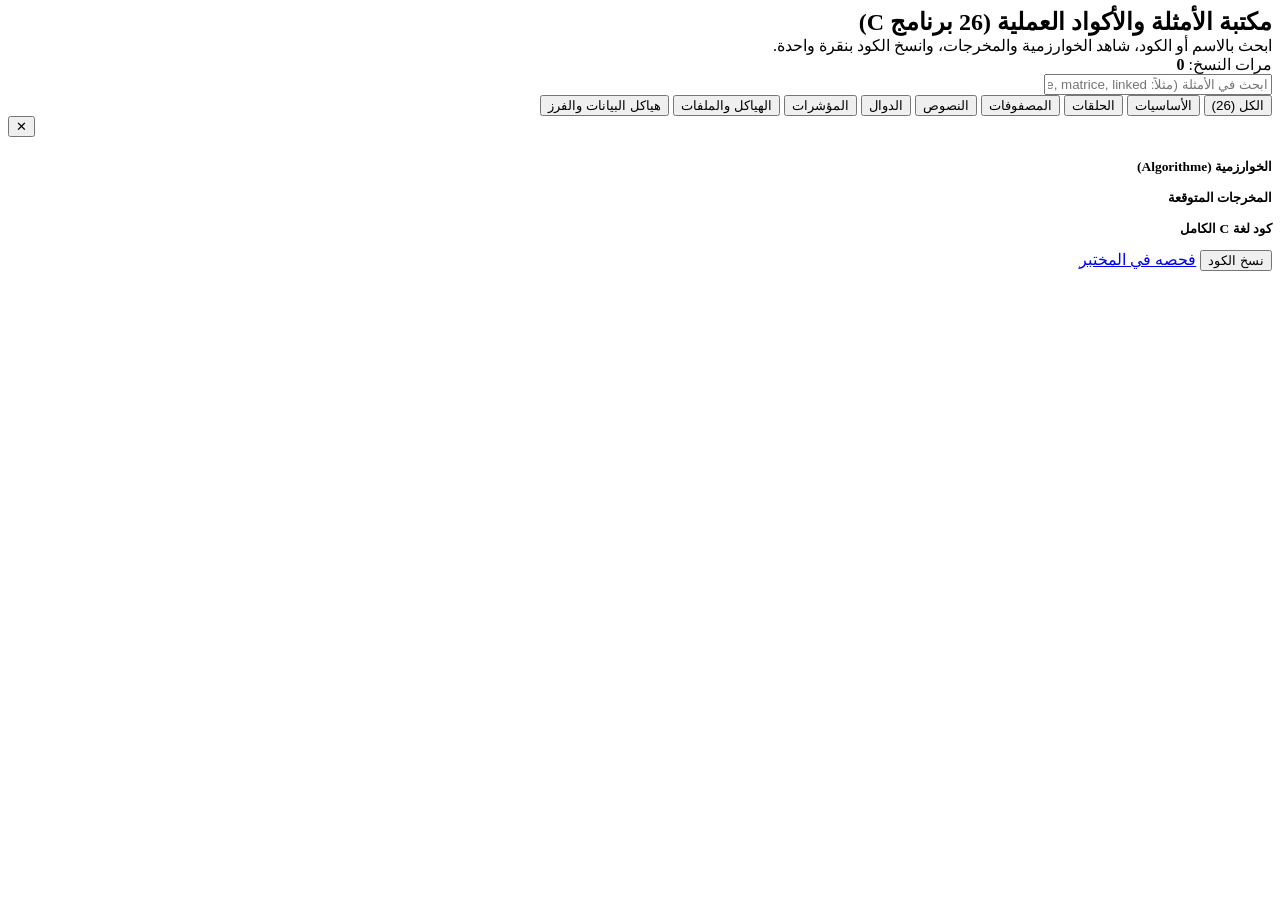
==== amtla.html @ ea34c733 "Add files via upload" ====
<!DOCTYPE html>
<html lang="ar" dir="rtl">
<head>
  <meta charset="UTF-8" />
  <meta name="viewport" content="width=device-width, initial-scale=1.0" />
  <title>مكتبة الأمثلة | Algorithmes &amp; C</title>
  <link rel="icon" type="image/svg+xml" href="favicon.svg" />
  <link rel="preconnect" href="https://fonts.googleapis.com" />
  <link rel="preconnect" href="https://fonts.gstatic.com" crossorigin />
  <link href="https://fonts.googleapis.com/css2?family=IBM+Plex+Sans+Arabic:wght@400;500;600;700&family=JetBrains+Mono:wght@400;500;600&family=Readex+Pro:wght@500;600;700&display=swap" rel="stylesheet" />
  <link rel="stylesheet" href="assets/css/style.css" />
  
</head>
<body>
  <header id="siteHeader"></header>
  <main class="container">
    
<div class="toolbar">
  <div>
    <h2 style="margin:0">مكتبة الأمثلة والأكواد العملية (26 برنامج C)</h2>
    <span class="muted">ابحث بالاسم أو الكود، شاهد الخوارزمية والمخرجات، وانسخ الكود بنقرة واحدة.</span>
  </div>
  <div class="badge badge-sage">مرات النسخ: <strong id="copyCountBadge">0</strong></div>
</div>

<div class="toolbar">
  <input id="exSearch" class="input" style="flex:1;min-width:220px" type="text" placeholder="ابحث في الأمثلة (مثلاً: malloc, tri, palindrome, matrice, linked)..." />
  <div class="pill-group" id="exCats">
    <button class="pill active" data-cat="all">الكل (26)</button>
    <button class="pill" data-cat="basics">الأساسيات</button>
    <button class="pill" data-cat="loops">الحلقات</button>
    <button class="pill" data-cat="arrays">المصفوفات</button>
    <button class="pill" data-cat="strings">النصوص</button>
    <button class="pill" data-cat="functions">الدوال</button>
    <button class="pill" data-cat="pointers">المؤشرات</button>
    <button class="pill" data-cat="structs">الهياكل والملفات</button>
    <button class="pill" data-cat="ds">هياكل البيانات والفرز</button>
  </div>
</div>

<div id="exGrid" class="grid-2"></div>

<div id="exModal" class="modal-backdrop">
  <div class="modal-card">
    <div style="display:flex;justify-content:space-between;align-items:center;margin-bottom:0.75rem">
      <div><span id="mLvl" class="badge"></span> <span id="mBigO" class="badge badge-sage"></span></div>
      <button id="mClose" class="icon-btn">✕</button>
    </div>
    <h2 id="mTitle"></h2>
    <p id="mDesc" class="muted" style="margin-bottom:1rem"></p>
    <div class="grid-2" style="margin-bottom:0.75rem">
      <div><strong style="font-size:0.84rem;color:var(--sand)">الخوارزمية (Algorithme)</strong><pre id="mAlgo" class="code-block"></pre></div>
      <div><strong style="font-size:0.84rem;color:var(--sage)">المخرجات المتوقعة</strong><pre id="mOut" class="code-block"></pre></div>
    </div>
    <strong style="font-size:0.84rem;color:var(--primary)">كود لغة C الكامل</strong>
    <pre id="mCode" class="code-block"></pre>
    <div class="btn-row">
      <button id="mCopy" class="btn btn-primary btn-sm">نسخ الكود</button>
      <a href="t.html#lab" class="btn btn-soft btn-sm">فحصه في المختبر</a>
    </div>
  </div>
</div>

<script>
  let activeCat = 'all';
  let modalEx = null;

  function renderExamples() {
    const q = (document.getElementById('exSearch').value || '').trim().toLowerCase();
    const list = EXAMPLES_DATA.filter(e => {
      if (activeCat !== 'all' && e.cat !== activeCat) return false;
      if (!q) return true;
      return (e.title + ' ' + e.desc + ' ' + e.code + ' ' + e.algo).toLowerCase().includes(q);
    });
    const grid = document.getElementById('exGrid');
    if (!list.length) {
      grid.innerHTML = `<div class="card" style="grid-column:1/-1;text-align:center">لا توجد أمثلة مطابقة لبحثك.</div>`;
      return;
    }
    grid.innerHTML = list.map(e => `
      <div class="card card-hover" style="display:flex;flex-direction:column;gap:0.5rem">
        <div style="display:flex;justify-content:space-between;align-items:center">
          <span class="badge">${e.lvl}</span>
          <span class="badge badge-sage" style="font-family:'IBM Plex Mono',monospace">${e.bigO}</span>
        </div>
        <h3>${e.title}</h3>
        <p class="muted" style="font-size:0.86rem">${e.desc}</p>
        <pre class="code-block" style="max-height:130px;overflow:hidden">${highlightC(e.code.split('\n').slice(0, 6).join('\n'))}</pre>
        <div class="btn-row" style="margin-top:auto">
          <button class="btn btn-primary btn-sm" data-view="${e.id}">عرض الكود والخوارزمية</button>
          <button class="btn btn-soft btn-sm" data-cp="${e.id}">نسخ</button>
        </div>
      </div>`).join('');

    grid.querySelectorAll('[data-view]').forEach(b => b.addEventListener('click', () => {
      modalEx = EXAMPLES_DATA.find(x => x.id === b.dataset.view);
      if (!modalEx) return;
      document.getElementById('mLvl').textContent = modalEx.lvl;
      document.getElementById('mBigO').textContent = `التعقيد: ${modalEx.bigO}`;
      document.getElementById('mTitle').textContent = modalEx.title;
      document.getElementById('mDesc').textContent = modalEx.desc;
      document.getElementById('mAlgo').textContent = modalEx.algo;
      document.getElementById('mOut').textContent = modalEx.out;
      document.getElementById('mCode').innerHTML = highlightC(modalEx.code);
      document.getElementById('exModal').classList.add('open');
    }));
    grid.querySelectorAll('[data-cp]').forEach(b => b.addEventListener('click', () => {
      const ex = EXAMPLES_DATA.find(x => x.id === b.dataset.cp);
      if (ex) copyCodeText(ex.code);
    }));
  }

  document.addEventListener('DOMContentLoaded', () => {
    document.getElementById('copyCountBadge').textContent = window.appState.copyCount;
    document.getElementById('exSearch').addEventListener('input', renderExamples);
    document.querySelectorAll('#exCats .pill').forEach(p => p.addEventListener('click', () => {
      activeCat = p.dataset.cat;
      document.querySelectorAll('#exCats .pill').forEach(x => x.classList.toggle('active', x === p));
      renderExamples();
    }));
    document.getElementById('mClose').addEventListener('click', () => document.getElementById('exModal').classList.remove('open'));
    document.getElementById('exModal').addEventListener('click', (e) => { if (e.target.id === 'exModal') e.target.classList.remove('open'); });
    document.getElementById('mCopy').addEventListener('click', () => { if (modalEx) copyCodeText(modalEx.code); });
    renderExamples();
  });
</script>

  </main>
  <footer id="siteFooter"></footer>
  <script src="assets/js/core.js"></script>
  <script src="assets/js/examples-data.js"></script>
  <script>
    renderSharedChrome('amtla.html');
  </script>
</body>
</html>
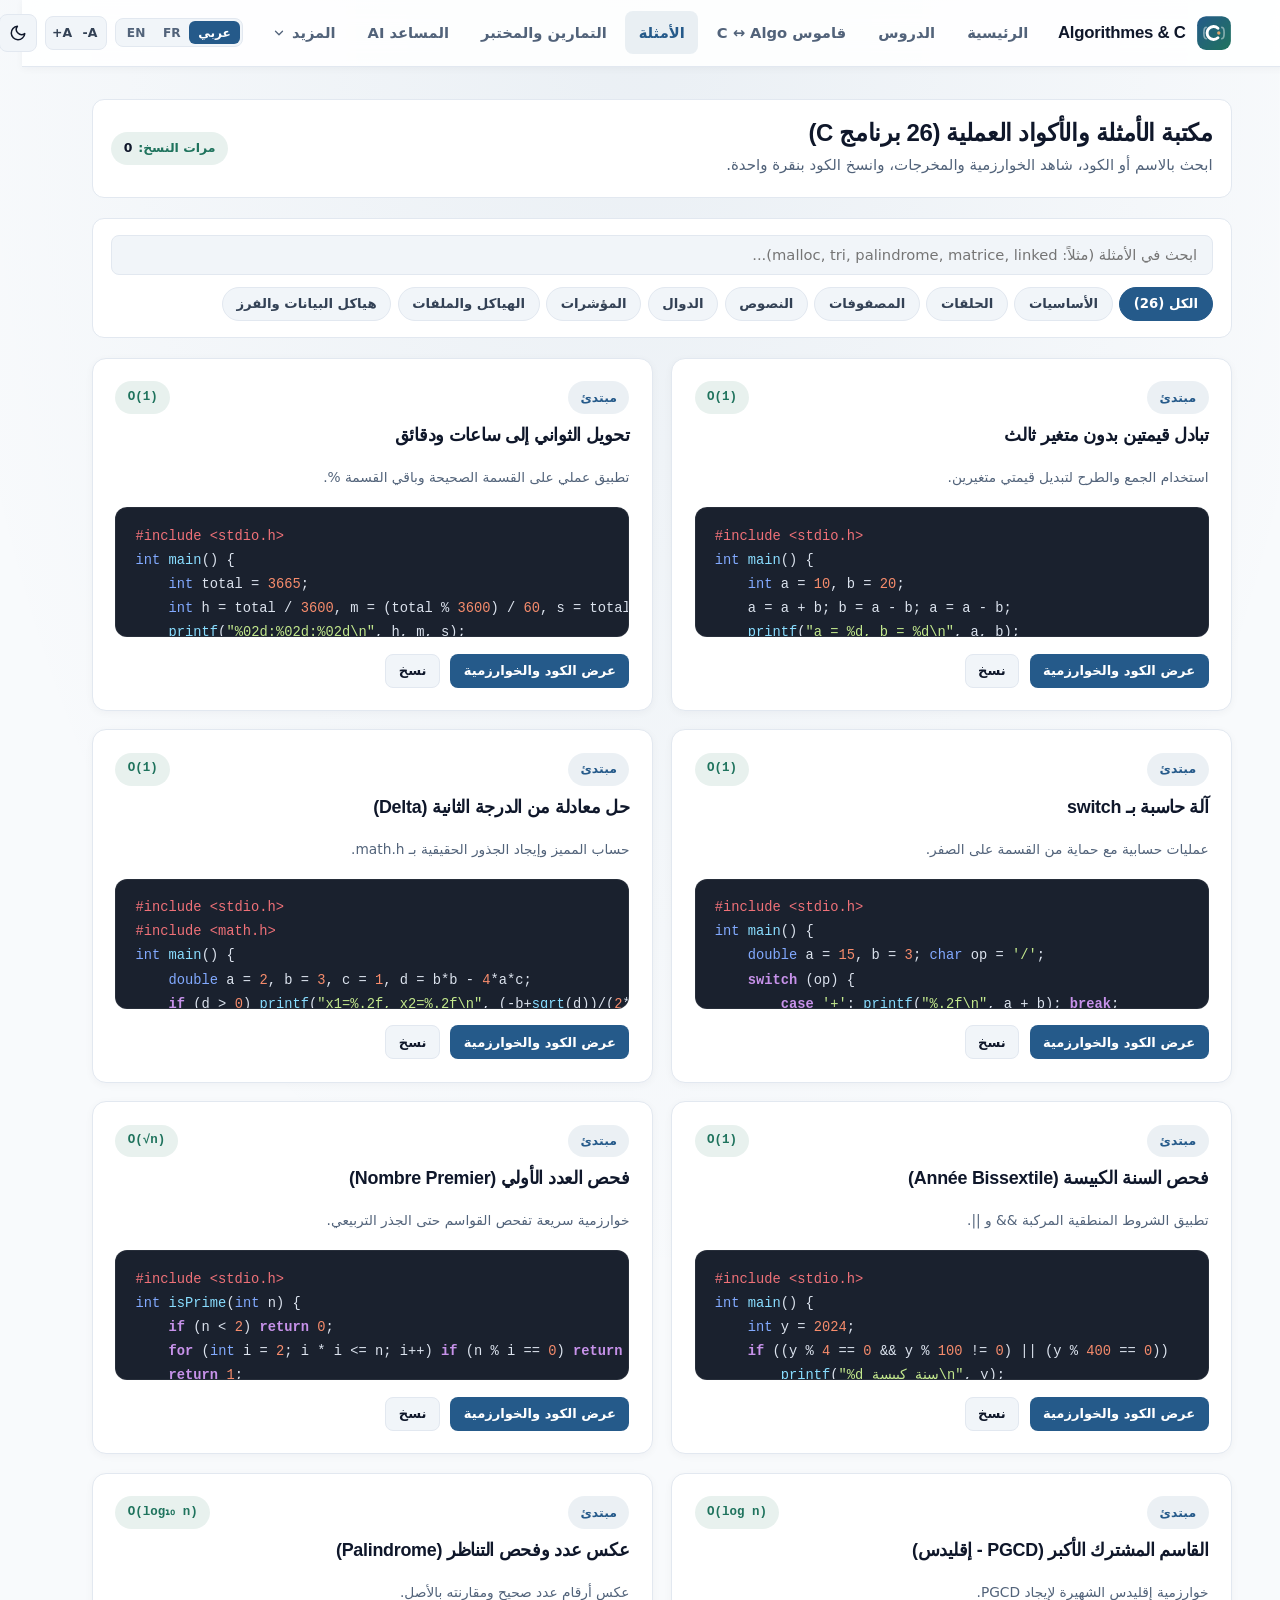
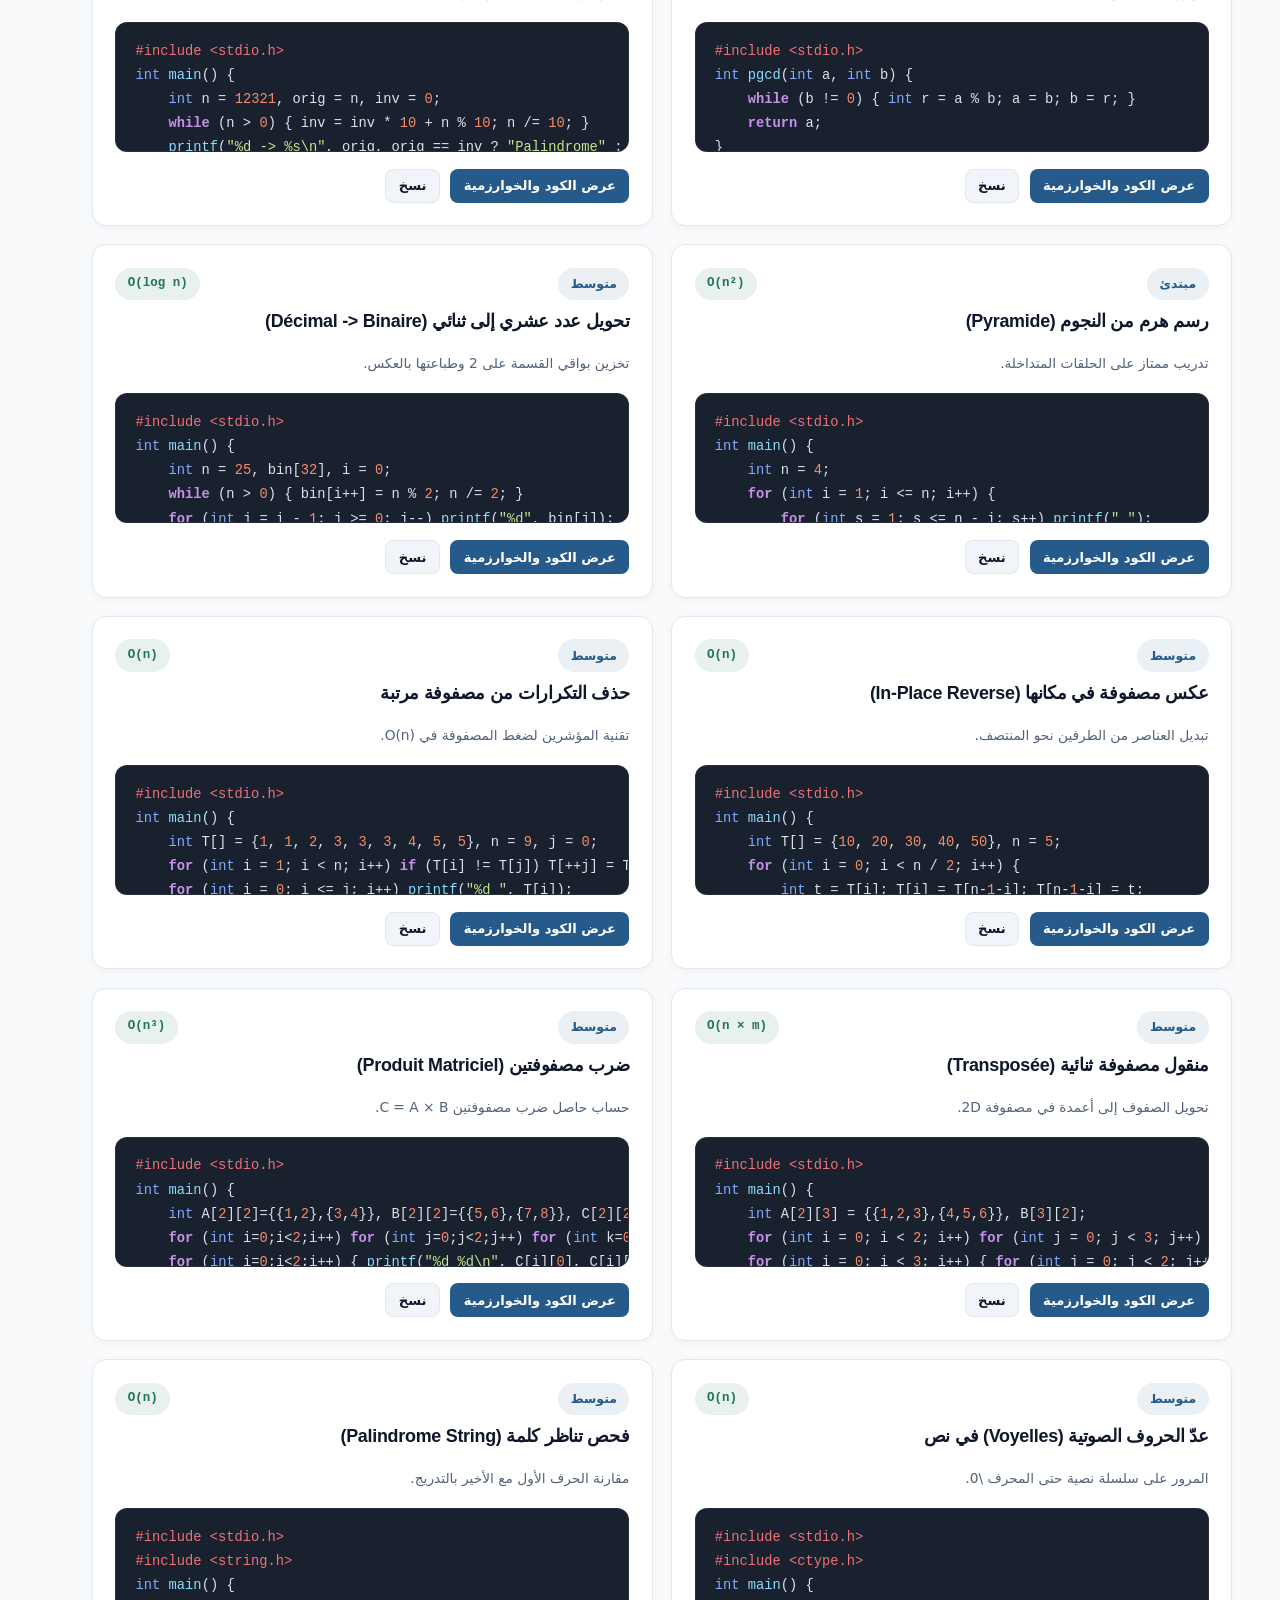
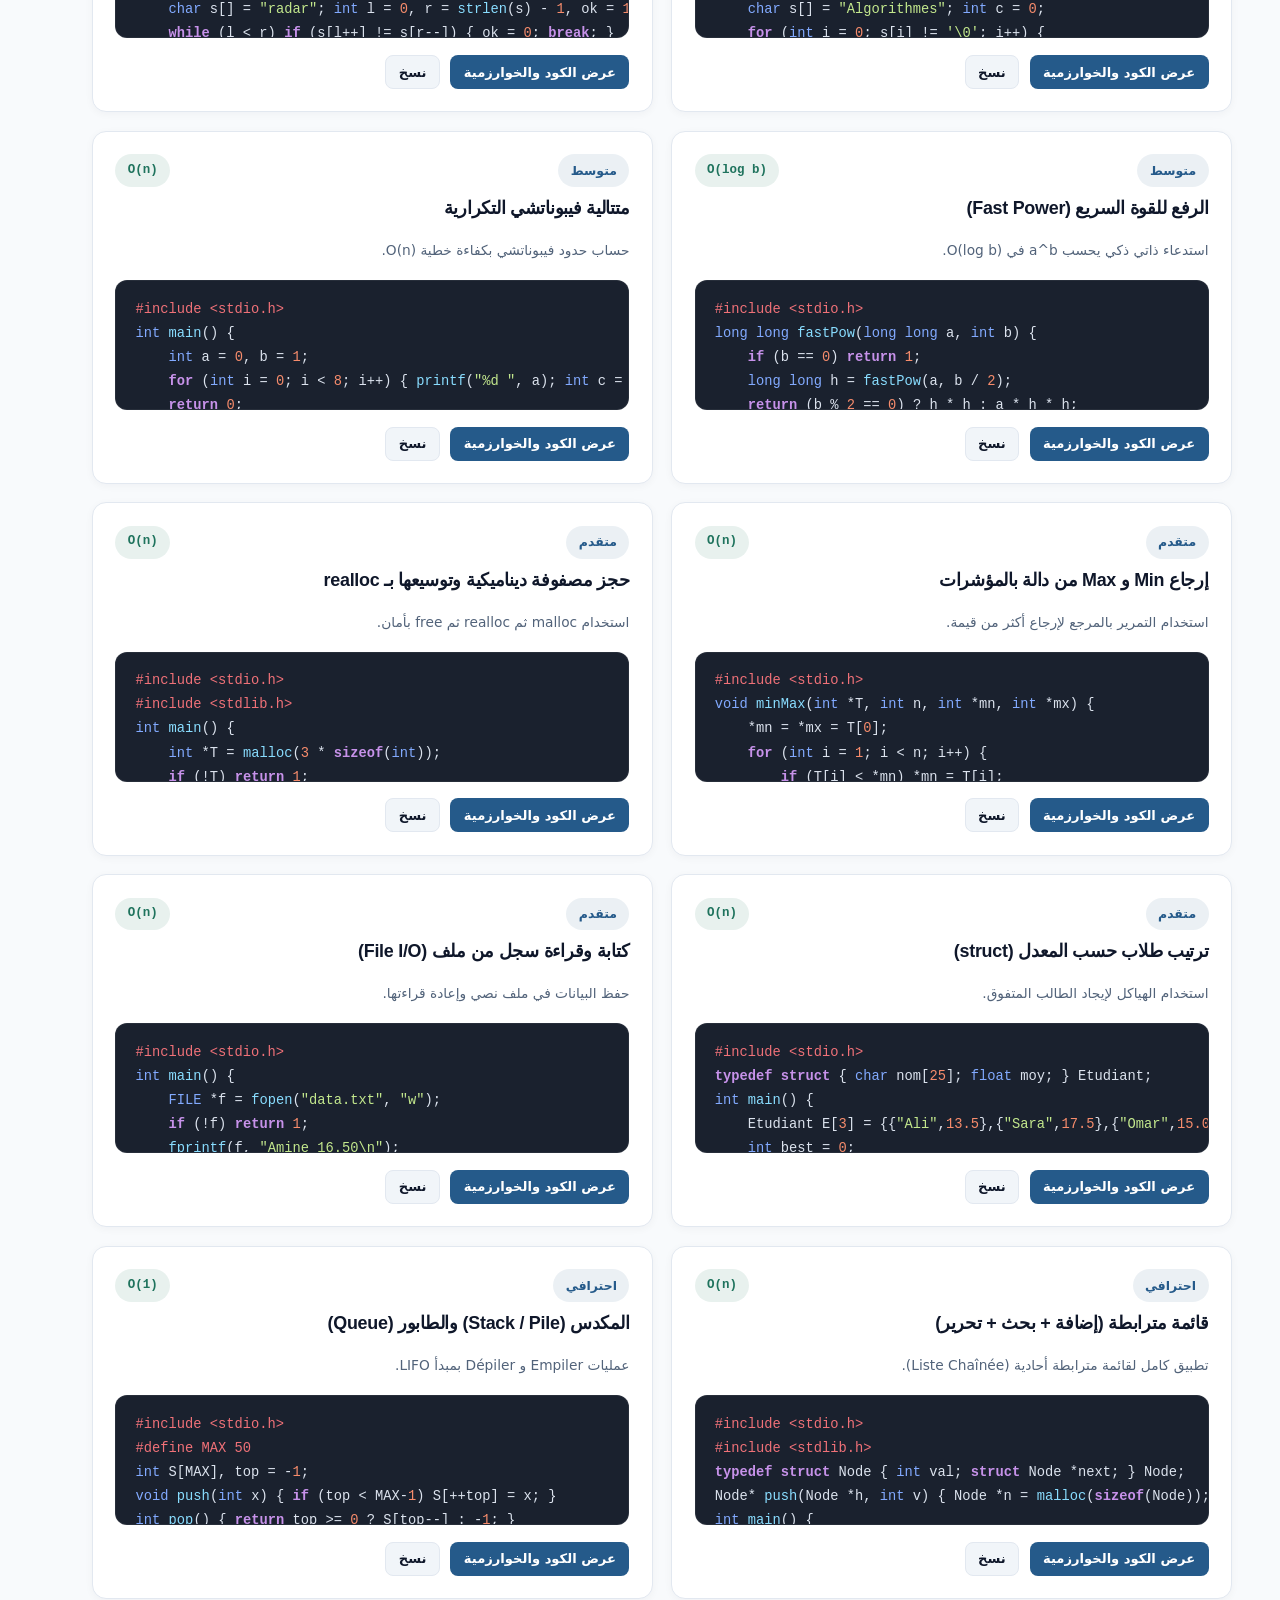
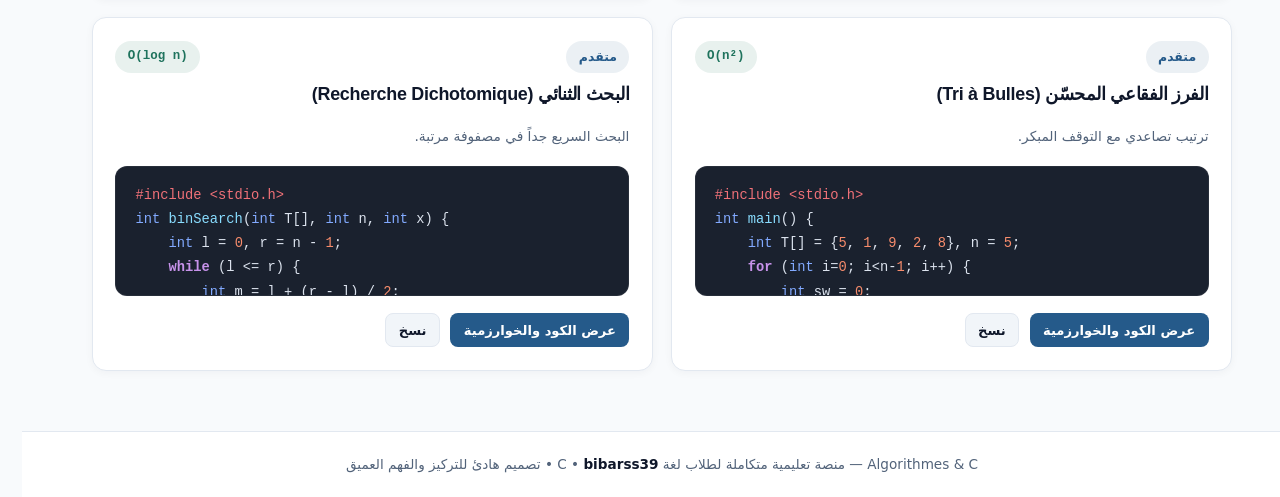
==== commit 2141e65d: "Add files via upload" ====
--- a/amtla.html
+++ b/amtla.html
@@ -4,11 +4,11 @@
   <meta charset="UTF-8" />
   <meta name="viewport" content="width=device-width, initial-scale=1.0" />
   <title>مكتبة الأمثلة | Algorithmes &amp; C</title>
-  <link rel="icon" type="image/svg+xml" href="favicon.svg" />
+  <link rel="icon" type="image/svg+xml" href="./favicon.svg" />
   <link rel="preconnect" href="https://fonts.googleapis.com" />
   <link rel="preconnect" href="https://fonts.gstatic.com" crossorigin />
   <link href="https://fonts.googleapis.com/css2?family=IBM+Plex+Sans+Arabic:wght@400;500;600;700&family=JetBrains+Mono:wght@400;500;600&family=Readex+Pro:wght@500;600;700&display=swap" rel="stylesheet" />
-  <link rel="stylesheet" href="assets/css/style.css" />
+  <link rel="stylesheet" href="./style.css" />
   
 </head>
 <body>
@@ -127,8 +127,8 @@
 
   </main>
   <footer id="siteFooter"></footer>
-  <script src="assets/js/core.js"></script>
-  <script src="assets/js/examples-data.js"></script>
+  <script src="./core.js"></script>
+  <script src="./examples-data.js"></script>
   <script>
     renderSharedChrome('amtla.html');
   </script>
--- a/style.css
+++ b/style.css
@@ -0,0 +1,897 @@
+/* Design System Master Tokens — Calm Editorial Learning (UI/UX Pro Max) */
+:root {
+  --bg: #f8fafc;
+  --surface: #ffffff;
+  --surface-soft: #f1f5f9;
+  --surface-hover: #e8eef5;
+  --border: #e2e8f0;
+  --border-strong: #cbd5e1;
+
+  --text: #0f172a;
+  --text-secondary: #334155;
+  --text-muted: #52637a;
+
+  --primary: #255a8a;
+  --primary-hover: #1d4970;
+  --primary-soft: rgba(37, 90, 138, 0.09);
+
+  --sage: #1f735d;
+  --sage-soft: rgba(31, 115, 93, 0.10);
+
+  --sand: #a35d22;
+  --sand-soft: rgba(163, 93, 34, 0.10);
+
+  --rose: #b03a48;
+  --rose-soft: rgba(176, 58, 72, 0.09);
+
+  --code-bg: #1a212e;
+  --code-text: #dce3ee;
+
+  --shadow-sm: 0 2px 8px rgba(15, 23, 42, 0.04);
+  --shadow-md: 0 10px 28px -12px rgba(15, 23, 42, 0.09);
+  --radius-sm: 8px;
+  --radius-md: 12px;
+  --radius-lg: 18px;
+  --space-container: 1180px;
+}
+
+html.dark {
+  --bg: #131922;
+  --surface: #1b2330;
+  --surface-soft: #232d3d;
+  --surface-hover: #2b374a;
+  --border: #2e3a4d;
+  --border-strong: #3d4d66;
+
+  --text: #eef2f7;
+  --text-secondary: #cbd5e1;
+  --text-muted: #94a3b8;
+
+  --primary: #7ba8d9;
+  --primary-hover: #96bce6;
+  --primary-soft: rgba(123, 168, 217, 0.14);
+
+  --sage: #6ec4a7;
+  --sage-soft: rgba(110, 196, 167, 0.14);
+
+  --sand: #dfa56b;
+  --sand-soft: rgba(223, 165, 107, 0.14);
+
+  --rose: #e0828d;
+  --rose-soft: rgba(224, 130, 141, 0.14);
+
+  --code-bg: #0f141c;
+  --code-text: #dce3ee;
+
+  --shadow-sm: 0 2px 8px rgba(0, 0, 0, 0.25);
+  --shadow-md: 0 12px 30px -12px rgba(0, 0, 0, 0.45);
+}
+
+* { box-sizing: border-box; margin: 0; padding: 0; }
+
+html { scroll-behavior: smooth; }
+
+@media (prefers-reduced-motion: reduce) {
+  *, *::before, *::after {
+    animation-duration: 0.01ms !important;
+    transition-duration: 0.01ms !important;
+    scroll-behavior: auto !important;
+  }
+}
+
+body {
+  font-family: 'Tajawal', 'Cairo', system-ui, -apple-system, sans-serif;
+  background: var(--bg);
+  color: var(--text);
+  line-height: 1.75;
+  min-height: 100vh;
+  display: flex;
+  flex-direction: column;
+  -webkit-font-smoothing: antialiased;
+}
+
+a { color: inherit; text-decoration: none; }
+
+button, a, input, select, textarea, summary {
+  cursor: pointer;
+}
+input, textarea { cursor: text; }
+
+:focus-visible {
+  outline: 2px solid var(--primary);
+  outline-offset: 2px;
+}
+
+/* Header & Simplified Navigation */
+.site-header {
+  position: sticky;
+  top: 0;
+  z-index: 50;
+  background: var(--surface);
+  border-bottom: 1px solid var(--border);
+  box-shadow: var(--shadow-sm);
+}
+
+.nav-wrap {
+  max-width: var(--space-container);
+  margin: 0 auto;
+  padding: 0.7rem 1.25rem;
+  display: flex;
+  align-items: center;
+  justify-content: space-between;
+  gap: 1rem;
+}
+
+.brand {
+  display: flex;
+  align-items: center;
+  gap: 0.65rem;
+  font-weight: 800;
+  font-size: 1.05rem;
+  white-space: nowrap;
+}
+
+.brand-mark {
+  width: 36px;
+  height: 36px;
+  border-radius: 10px;
+  background: var(--primary);
+  color: #fff;
+  display: inline-flex;
+  align-items: center;
+  justify-content: center;
+  font-family: 'IBM Plex Mono', monospace;
+  font-weight: 700;
+  font-size: 1.05rem;
+}
+
+.nav-links {
+  display: flex;
+  align-items: center;
+  gap: 0.3rem;
+}
+
+.nav-link {
+  padding: 0.48rem 0.85rem;
+  border-radius: var(--radius-sm);
+  font-size: 0.92rem;
+  font-weight: 700;
+  color: var(--text-muted);
+  transition: background 0.18s, color 0.18s;
+  white-space: nowrap;
+  display: inline-flex;
+  align-items: center;
+  gap: 0.35rem;
+}
+
+.nav-link:hover {
+  background: var(--surface-soft);
+  color: var(--text);
+}
+
+.nav-link.active {
+  background: var(--primary-soft);
+  color: var(--primary);
+}
+
+/* More Dropdown */
+.nav-dropdown { position: relative; }
+
+.dropdown-menu {
+  display: none;
+  position: absolute;
+  top: calc(100% + 6px);
+  inset-inline-start: 0;
+  min-width: 210px;
+  background: var(--surface);
+  border: 1px solid var(--border);
+  border-radius: var(--radius-md);
+  padding: 0.4rem;
+  box-shadow: var(--shadow-md);
+  z-index: 60;
+}
+
+.nav-dropdown.open .dropdown-menu { display: flex; flex-direction: column; gap: 2px; }
+
+.dropdown-item {
+  padding: 0.55rem 0.8rem;
+  border-radius: var(--radius-sm);
+  font-size: 0.88rem;
+  font-weight: 600;
+  color: var(--text-secondary);
+  transition: background 0.15s, color 0.15s;
+}
+
+.dropdown-item:hover, .dropdown-item.active {
+  background: var(--primary-soft);
+  color: var(--primary);
+}
+
+.nav-actions {
+  display: flex;
+  align-items: center;
+  gap: 0.5rem;
+}
+
+.lang-switch {
+  display: inline-flex;
+  background: var(--surface-soft);
+  border: 1px solid var(--border);
+  border-radius: var(--radius-sm);
+  padding: 2px;
+}
+
+.lang-btn {
+  border: none;
+  background: transparent;
+  color: var(--text-muted);
+  padding: 0.28rem 0.55rem;
+  border-radius: 6px;
+  font-size: 0.76rem;
+  font-weight: 700;
+  font-family: inherit;
+}
+
+.lang-btn.active { background: var(--primary); color: #fff; }
+
+.icon-btn {
+  border: 1px solid var(--border);
+  background: var(--surface-soft);
+  color: var(--text);
+  width: 38px;
+  height: 38px;
+  border-radius: var(--radius-sm);
+  display: inline-flex;
+  align-items: center;
+  justify-content: center;
+  transition: border-color 0.18s, background 0.18s;
+}
+
+.icon-btn:hover { border-color: var(--primary); background: var(--surface-hover); }
+.mobile-toggle { display: none; }
+
+/* Main Container */
+.container {
+  max-width: var(--space-container);
+  width: 100%;
+  margin: 0 auto;
+  padding: 2rem 1.25rem 3.75rem;
+  flex: 1;
+}
+
+.prose { max-width: 72ch; }
+
+/* Hero */
+.hero {
+  background: var(--surface);
+  border: 1px solid var(--border);
+  border-radius: var(--radius-lg);
+  padding: 2.25rem;
+  box-shadow: var(--shadow-md);
+  display: grid;
+  grid-template-columns: 1.5fr 1fr;
+  gap: 2rem;
+  align-items: center;
+  margin-bottom: 2rem;
+}
+
+.badge {
+  display: inline-flex;
+  align-items: center;
+  gap: 0.35rem;
+  padding: 0.28rem 0.78rem;
+  border-radius: 999px;
+  font-size: 0.78rem;
+  font-weight: 700;
+  background: var(--primary-soft);
+  color: var(--primary);
+}
+.badge-sage { background: var(--sage-soft); color: var(--sage); }
+.badge-sand { background: var(--sand-soft); color: var(--sand); }
+.badge-rose { background: var(--rose-soft); color: var(--rose); }
+
+h1 { font-size: 2rem; font-weight: 800; line-height: 1.35; margin: 0.65rem 0; }
+h2 { font-size: 1.4rem; font-weight: 800; margin-bottom: 0.65rem; }
+h3 { font-size: 1.08rem; font-weight: 700; margin-bottom: 0.45rem; }
+.muted { color: var(--text-muted); font-size: 0.94rem; }
+
+/* Buttons */
+.btn-row { display: flex; flex-wrap: wrap; gap: 0.65rem; margin-top: 1.15rem; }
+
+.btn {
+  display: inline-flex;
+  align-items: center;
+  justify-content: center;
+  gap: 0.45rem;
+  min-height: 40px;
+  padding: 0.55rem 1.15rem;
+  border-radius: var(--radius-sm);
+  font-size: 0.9rem;
+  font-weight: 700;
+  font-family: inherit;
+  border: 1px solid transparent;
+  transition: background 0.18s, border-color 0.18s, color 0.18s;
+}
+
+.btn-primary { background: var(--primary); color: #fff; }
+.btn-primary:hover { background: var(--primary-hover); }
+.btn-sage { background: var(--sage); color: #fff; }
+.btn-sage:hover { filter: brightness(1.06); }
+.btn-soft { background: var(--surface-soft); color: var(--text); border-color: var(--border); }
+.btn-soft:hover { border-color: var(--primary); color: var(--primary); }
+.btn-sm { min-height: 34px; padding: 0.35rem 0.78rem; font-size: 0.82rem; }
+
+/* Grids & Cards */
+.grid-2 { display: grid; grid-template-columns: repeat(2, minmax(0, 1fr)); gap: 1.15rem; }
+.grid-3 { display: grid; grid-template-columns: repeat(3, minmax(0, 1fr)); gap: 1.15rem; }
+
+.card {
+  background: var(--surface);
+  border: 1px solid var(--border);
+  border-radius: var(--radius-md);
+  padding: 1.4rem;
+  box-shadow: var(--shadow-sm);
+  transition: border-color 0.18s, box-shadow 0.18s;
+}
+
+.card-hover:hover {
+  border-color: var(--primary);
+  box-shadow: var(--shadow-md);
+}
+
+.stat-box {
+  background: var(--surface-soft);
+  border: 1px solid var(--border);
+  border-radius: var(--radius-md);
+  padding: 1rem;
+  text-align: center;
+}
+
+.stat-val {
+  font-family: 'IBM Plex Mono', monospace;
+  font-size: 1.55rem;
+  font-weight: 700;
+  color: var(--primary);
+}
+.stat-lbl { font-size: 0.82rem; color: var(--text-muted); margin-top: 0.2rem; }
+
+/* Code Blocks */
+pre.code-block, textarea.code-editor {
+  background: var(--code-bg);
+  color: var(--code-text);
+  font-family: 'IBM Plex Mono', ui-monospace, monospace;
+  font-size: 0.85rem;
+  line-height: 1.7;
+  padding: 1rem 1.15rem;
+  border-radius: var(--radius-md);
+  overflow-x: auto;
+  direction: ltr;
+  text-align: left;
+  border: 1px solid rgba(255, 255, 255, 0.06);
+  width: 100%;
+  margin: 0.55rem 0;
+}
+
+textarea.code-editor { resize: vertical; }
+
+.tok-kw { color: #c792ea; font-weight: 600; }
+.tok-type { color: #82aaff; }
+.tok-str { color: #c3e88d; }
+.tok-num { color: #f78c6c; }
+.tok-cmt { color: #717cb4; font-style: italic; }
+.tok-pre { color: #f07178; }
+.tok-fn { color: #89ddff; }
+
+/* Toolbar, Inputs & Pills */
+.toolbar {
+  background: var(--surface);
+  border: 1px solid var(--border);
+  border-radius: var(--radius-md);
+  padding: 1rem 1.15rem;
+  display: flex;
+  flex-wrap: wrap;
+  gap: 0.75rem;
+  align-items: center;
+  justify-content: space-between;
+  margin-bottom: 1.25rem;
+}
+
+.input, .select {
+  background: var(--surface-soft);
+  border: 1px solid var(--border);
+  color: var(--text);
+  min-height: 40px;
+  padding: 0.5rem 0.9rem;
+  border-radius: var(--radius-sm);
+  font-family: inherit;
+  font-size: 0.92rem;
+}
+
+.pill-group { display: flex; flex-wrap: wrap; gap: 0.4rem; }
+
+.pill {
+  min-height: 34px;
+  padding: 0.35rem 0.85rem;
+  border-radius: 999px;
+  border: 1px solid var(--border);
+  background: var(--surface-soft);
+  color: var(--text-secondary);
+  font-size: 0.83rem;
+  font-weight: 700;
+  font-family: inherit;
+  transition: all 0.15s;
+}
+
+.pill.active, .pill:hover {
+  background: var(--primary);
+  border-color: var(--primary);
+  color: #fff;
+}
+
+/* Lesson Reading Layout */
+.split-layout {
+  display: grid;
+  grid-template-columns: 300px 1fr;
+  gap: 1.35rem;
+  align-items: start;
+}
+
+.list-stack { display: flex; flex-direction: column; gap: 0.5rem; }
+
+.list-item {
+  width: 100%;
+  text-align: start;
+  padding: 0.85rem 1rem;
+  border-radius: var(--radius-md);
+  border: 1px solid var(--border);
+  background: var(--surface);
+  color: var(--text);
+  font-family: inherit;
+  transition: border-color 0.15s, background 0.15s;
+}
+.list-item:hover { border-color: var(--primary); }
+.list-item.active { border-color: var(--primary); background: var(--primary-soft); }
+
+/* Lesson Pedagogical Boxes */
+.analogy-box {
+  background: var(--sage-soft);
+  border: 1px solid rgba(31, 115, 93, 0.25);
+  border-radius: var(--radius-md);
+  padding: 1rem 1.15rem;
+  margin: 0.75rem 0;
+}
+
+.line-explain-list {
+  list-style: none;
+  display: flex;
+  flex-direction: column;
+  gap: 0.55rem;
+  margin-top: 0.75rem;
+}
+
+.line-explain-item {
+  background: var(--surface-soft);
+  border: 1px solid var(--border);
+  border-radius: var(--radius-sm);
+  padding: 0.65rem 0.9rem;
+  display: flex;
+  gap: 0.75rem;
+  align-items: baseline;
+  font-size: 0.9rem;
+}
+
+.line-code-chip {
+  font-family: 'IBM Plex Mono', monospace;
+  font-size: 0.8rem;
+  background: var(--code-bg);
+  color: #89ddff;
+  padding: 0.18rem 0.5rem;
+  border-radius: 6px;
+  direction: ltr;
+  white-space: nowrap;
+  flex-shrink: 0;
+}
+
+.mistake-grid {
+  display: grid;
+  grid-template-columns: 1fr 1fr;
+  gap: 0.75rem;
+  margin-bottom: 0.75rem;
+}
+
+.callout {
+  padding: 0.9rem 1.05rem;
+  border-radius: var(--radius-sm);
+  font-size: 0.9rem;
+  border: 1px solid var(--border);
+  background: var(--surface-soft);
+  margin: 0.5rem 0;
+}
+.callout-warn { background: var(--rose-soft); border-color: rgba(176, 58, 72, 0.25); }
+.callout-ok { background: var(--sage-soft); border-color: rgba(31, 115, 93, 0.25); }
+.callout-info { background: var(--primary-soft); border-color: rgba(37, 90, 138, 0.25); }
+
+/* Keywords C <-> Algo Cards */
+.kw-header {
+  display: flex;
+  align-items: center;
+  justify-content: space-between;
+  gap: 0.75rem;
+  flex-wrap: wrap;
+  padding-bottom: 0.75rem;
+  margin-bottom: 0.75rem;
+  border-bottom: 1px solid var(--border);
+}
+
+.kw-c-tag {
+  font-family: 'IBM Plex Mono', monospace;
+  font-size: 1.08rem;
+  font-weight: 700;
+  padding: 0.28rem 0.75rem;
+  border-radius: var(--radius-sm);
+  background: var(--code-bg);
+  color: #89ddff;
+  direction: ltr;
+}
+
+.kw-algo-tag {
+  font-family: 'IBM Plex Mono', monospace;
+  font-size: 0.92rem;
+  font-weight: 700;
+  padding: 0.28rem 0.75rem;
+  border-radius: var(--radius-sm);
+  background: var(--sand-soft);
+  color: var(--sand);
+  direction: ltr;
+}
+
+/* Tables */
+table.clean-table { width: 100%; border-collapse: collapse; font-size: 0.9rem; }
+table.clean-table th, table.clean-table td {
+  padding: 0.7rem 0.85rem;
+  border-bottom: 1px solid var(--border);
+  text-align: start;
+}
+table.clean-table th { background: var(--surface-soft); color: var(--primary); font-weight: 700; }
+
+/* Chat UI */
+.chat-box {
+  background: var(--surface);
+  border: 1px solid var(--border);
+  border-radius: var(--radius-lg);
+  display: flex;
+  flex-direction: column;
+  height: 64vh;
+  min-height: 440px;
+  overflow: hidden;
+  box-shadow: var(--shadow-sm);
+}
+.chat-messages { flex: 1; overflow-y: auto; padding: 1.25rem; display: flex; flex-direction: column; gap: 0.9rem; }
+.msg { max-width: 88%; padding: 0.85rem 1.05rem; border-radius: 14px; font-size: 0.92rem; line-height: 1.7; }
+.msg-user { align-self: flex-end; background: var(--primary); color: #fff; white-space: pre-wrap; }
+.msg-bot { align-self: flex-start; background: var(--surface-soft); border: 1px solid var(--border); color: var(--text); }
+.chat-input-bar { display: flex; gap: 0.6rem; padding: 0.85rem; border-top: 1px solid var(--border); background: var(--surface); }
+.chat-input-bar textarea { flex: 1; background: var(--surface-soft); border: 1px solid var(--border); border-radius: var(--radius-sm); padding: 0.65rem 0.9rem; color: var(--text); font-family: inherit; font-size: 0.92rem; resize: none; }
+
+/* Modal */
+.modal-backdrop { position: fixed; inset: 0; background: rgba(15, 23, 42, 0.55); backdrop-filter: blur(3px); display: none; align-items: center; justify-content: center; padding: 1rem; z-index: 70; }
+.modal-backdrop.open { display: flex; }
+.modal-card { background: var(--surface); border: 1px solid var(--border); border-radius: var(--radius-lg); max-width: 840px; width: 100%; max-height: 90vh; overflow-y: auto; padding: 1.5rem; box-shadow: 0 20px 50px rgba(0, 0, 0, 0.22); }
+
+/* Visualizer */
+.line-active { background: rgba(123, 168, 217, 0.25); border-left: 3px solid #7ba8d9; padding-left: 6px; }
+.mem-cell { border: 1px solid var(--border); background: var(--surface-soft); border-radius: var(--radius-sm); padding: 0.85rem; font-family: 'IBM Plex Mono', monospace; font-size: 0.84rem; }
+.mem-cell.changed { border-color: var(--primary); background: var(--primary-soft); }
+
+/* Toast & Footer */
+.toast-container { position: fixed; bottom: 1.25rem; left: 1.25rem; z-index: 90; display: flex; flex-direction: column; gap: 0.5rem; }
+.toast { background: var(--surface); border: 1px solid var(--primary); color: var(--text); padding: 0.65rem 1rem; border-radius: var(--radius-sm); font-size: 0.86rem; font-weight: 700; box-shadow: var(--shadow-md); }
+.site-footer { border-top: 1px solid var(--border); background: var(--surface); padding: 1.25rem; text-align: center; font-size: 0.85rem; color: var(--text-muted); }
+
+/* Responsive */
+@media (max-width: 960px) {
+  .hero, .split-layout, .mistake-grid { grid-template-columns: 1fr; }
+  .grid-3 { grid-template-columns: repeat(2, minmax(0, 1fr)); }
+  .nav-links {
+    display: none;
+    position: absolute;
+    top: 100%;
+    left: 0; right: 0;
+    background: var(--surface);
+    border-bottom: 1px solid var(--border);
+    padding: 0.75rem 1.25rem;
+    flex-direction: column;
+    align-items: stretch;
+  }
+  .nav-links.open { display: flex; }
+  .dropdown-menu { position: static; box-shadow: none; border: none; padding-inline-start: 1rem; }
+  .mobile-toggle { display: inline-flex; }
+}
+@media (max-width: 640px) {
+  .grid-2, .grid-3 { grid-template-columns: 1fr; }
+  .hero { padding: 1.35rem; }
+  h1 { font-size: 1.55rem; }
+  .line-explain-item { flex-direction: column; gap: 0.35rem; }
+}
+
+
+/* =========================================================
+   Typography & Reading Polish Upgrade (IBM Plex Sans Arabic + Cairo + JetBrains Mono)
+   ========================================================= */
+body {
+  font-family: 'IBM Plex Sans Arabic', 'Tajawal', system-ui, -apple-system, sans-serif;
+  font-size: 16px;
+  line-height: 1.85;
+  text-rendering: optimizeLegibility;
+}
+
+h1, h2, h3, .brand {
+  font-family: 'Cairo', 'IBM Plex Sans Arabic', sans-serif;
+  letter-spacing: -0.01em;
+}
+
+h1 {
+  font-size: clamp(1.65rem, 2.6vw, 2.2rem);
+  font-weight: 800;
+  line-height: 1.38;
+  color: var(--text);
+}
+
+h2 {
+  font-size: clamp(1.28rem, 2vw, 1.52rem);
+  font-weight: 800;
+  line-height: 1.45;
+  color: var(--text);
+}
+
+h3 {
+  font-size: 1.12rem;
+  font-weight: 700;
+  line-height: 1.5;
+}
+
+p, li {
+  color: var(--text-secondary);
+}
+
+strong {
+  color: var(--text);
+  font-weight: 700;
+}
+
+/* Crisp Inline Code Chips inside Arabic Prose */
+:not(pre) > code {
+  font-family: 'JetBrains Mono', 'IBM Plex Mono', monospace;
+  font-size: 0.85em;
+  font-weight: 600;
+  background: var(--primary-soft);
+  color: var(--primary);
+  padding: 0.1rem 0.42rem;
+  border-radius: 6px;
+  direction: ltr;
+  display: inline-block;
+  vertical-align: baseline;
+}
+
+pre.code-block, textarea.code-editor {
+  font-family: 'JetBrains Mono', 'IBM Plex Mono', ui-monospace, monospace;
+  font-size: 0.86rem;
+  line-height: 1.75;
+  padding: 1.05rem 1.2rem;
+  border-radius: 12px;
+}
+
+/* Example Switcher Tabs inside Keyword Cards */
+.ex-tabs {
+  display: inline-flex;
+  gap: 0.25rem;
+  background: var(--surface-soft);
+  border: 1px solid var(--border);
+  border-radius: 8px;
+  padding: 2px;
+}
+
+.ex-tab-btn {
+  border: none;
+  background: transparent;
+  color: var(--text-muted);
+  padding: 0.28rem 0.65rem;
+  border-radius: 6px;
+  font-family: inherit;
+  font-size: 0.78rem;
+  font-weight: 700;
+  transition: background 0.15s, color 0.15s;
+}
+
+.ex-tab-btn.active {
+  background: var(--primary);
+  color: #fff;
+}
+
+.kw-card-title-row {
+  display: flex;
+  align-items: center;
+  justify-content: space-between;
+  gap: 0.5rem;
+  flex-wrap: wrap;
+}
+
+
+/* =========================================================
+   V4 Aesthetic & Typography Elevation (Calm Editorial Studio)
+   ========================================================= */
+html {
+  font-size: var(--user-font-size, 16px);
+}
+
+body {
+  font-family: 'IBM Plex Sans Arabic', 'Readex Pro', system-ui, sans-serif;
+  background-image: radial-gradient(ellipse 80% 35% at 50% 0%, rgba(37, 90, 138, 0.065), transparent 70%);
+  background-repeat: no-repeat;
+  line-height: 1.9;
+}
+
+html.dark body {
+  background-image: radial-gradient(ellipse 80% 35% at 50% 0%, rgba(123, 168, 217, 0.09), transparent 70%);
+}
+
+h1, h2, h3, .brand {
+  font-family: 'Readex Pro', 'IBM Plex Sans Arabic', sans-serif;
+  letter-spacing: -0.015em;
+}
+
+h1 {
+  font-size: clamp(1.7rem, 2.7vw, 2.25rem);
+  font-weight: 700;
+  line-height: 1.4;
+}
+
+h2 {
+  font-size: clamp(1.28rem, 2vw, 1.5rem);
+  font-weight: 700;
+  line-height: 1.45;
+}
+
+.site-header {
+  background: rgba(255, 255, 255, 0.88);
+  backdrop-filter: blur(12px);
+  -webkit-backdrop-filter: blur(12px);
+}
+
+html.dark .site-header {
+  background: rgba(27, 35, 48, 0.88);
+}
+
+.hero {
+  position: relative;
+  overflow: hidden;
+  border-top: 3px solid var(--primary);
+  background: linear-gradient(160deg, var(--surface) 60%, var(--surface-soft) 100%);
+}
+
+.card {
+  border-radius: 14px;
+  transition: transform 0.2s ease, border-color 0.2s ease, box-shadow 0.2s ease;
+}
+
+.card-hover:hover {
+  transform: translateY(-3px);
+  border-color: var(--primary);
+  box-shadow: 0 14px 32px -14px rgba(37, 90, 138, 0.18);
+}
+
+/* Font Size Controls in Header */
+.font-ctrl {
+  display: inline-flex;
+  align-items: center;
+  background: var(--surface-soft);
+  border: 1px solid var(--border);
+  border-radius: var(--radius-sm);
+  padding: 2px;
+}
+
+.font-ctrl button {
+  border: none;
+  background: transparent;
+  color: var(--text-secondary);
+  width: 28px;
+  height: 28px;
+  border-radius: 6px;
+  font-size: 0.78rem;
+  font-weight: 700;
+  font-family: inherit;
+}
+
+.font-ctrl button:hover {
+  background: var(--primary-soft);
+  color: var(--primary);
+}
+
+/* Progress Bar */
+.progress-track {
+  width: 100%;
+  height: 8px;
+  background: var(--surface-soft);
+  border-radius: 999px;
+  overflow: hidden;
+  border: 1px solid var(--border);
+}
+
+.progress-fill {
+  height: 100%;
+  background: linear-gradient(90deg, var(--primary), var(--sage));
+  border-radius: 999px;
+  transition: width 0.35s ease;
+}
+
+/* Editorial Code Frame */
+.code-frame {
+  border-radius: 12px;
+  overflow: hidden;
+  border: 1px solid var(--border);
+  margin: 0.65rem 0;
+  box-shadow: var(--shadow-sm);
+}
+
+.code-frame-bar {
+  background: #141a24;
+  color: #94a3b8;
+  padding: 0.45rem 0.9rem;
+  font-family: 'JetBrains Mono', monospace;
+  font-size: 0.75rem;
+  display: flex;
+  align-items: center;
+  justify-content: space-between;
+  direction: ltr;
+  border-bottom: 1px solid rgba(255, 255, 255, 0.06);
+}
+
+.code-dots {
+  display: inline-flex;
+  gap: 5px;
+}
+
+.code-dots span {
+  width: 9px;
+  height: 9px;
+  border-radius: 50%;
+  background: #3b475c;
+}
+
+.code-frame pre.code-block {
+  margin: 0;
+  border: none;
+  border-radius: 0;
+}
+
+/* Lesson Summary & Goals Box */
+.goals-box {
+  background: var(--primary-soft);
+  border-inline-start: 3px solid var(--primary);
+  border-radius: 10px;
+  padding: 0.95rem 1.15rem;
+  margin-bottom: 1rem;
+}
+
+.summary-30s {
+  background: var(--sand-soft);
+  border: 1px solid rgba(163, 93, 34, 0.25);
+  border-radius: 12px;
+  padding: 0.95rem 1.15rem;
+  margin-top: 1.15rem;
+  font-size: 0.92rem;
+}
+
+.step-num-badge {
+  width: 24px;
+  height: 24px;
+  border-radius: 50%;
+  background: var(--primary);
+  color: #fff;
+  font-size: 0.75rem;
+  font-weight: 700;
+  display: inline-flex;
+  align-items: center;
+  justify-content: center;
+  flex-shrink: 0;
+}
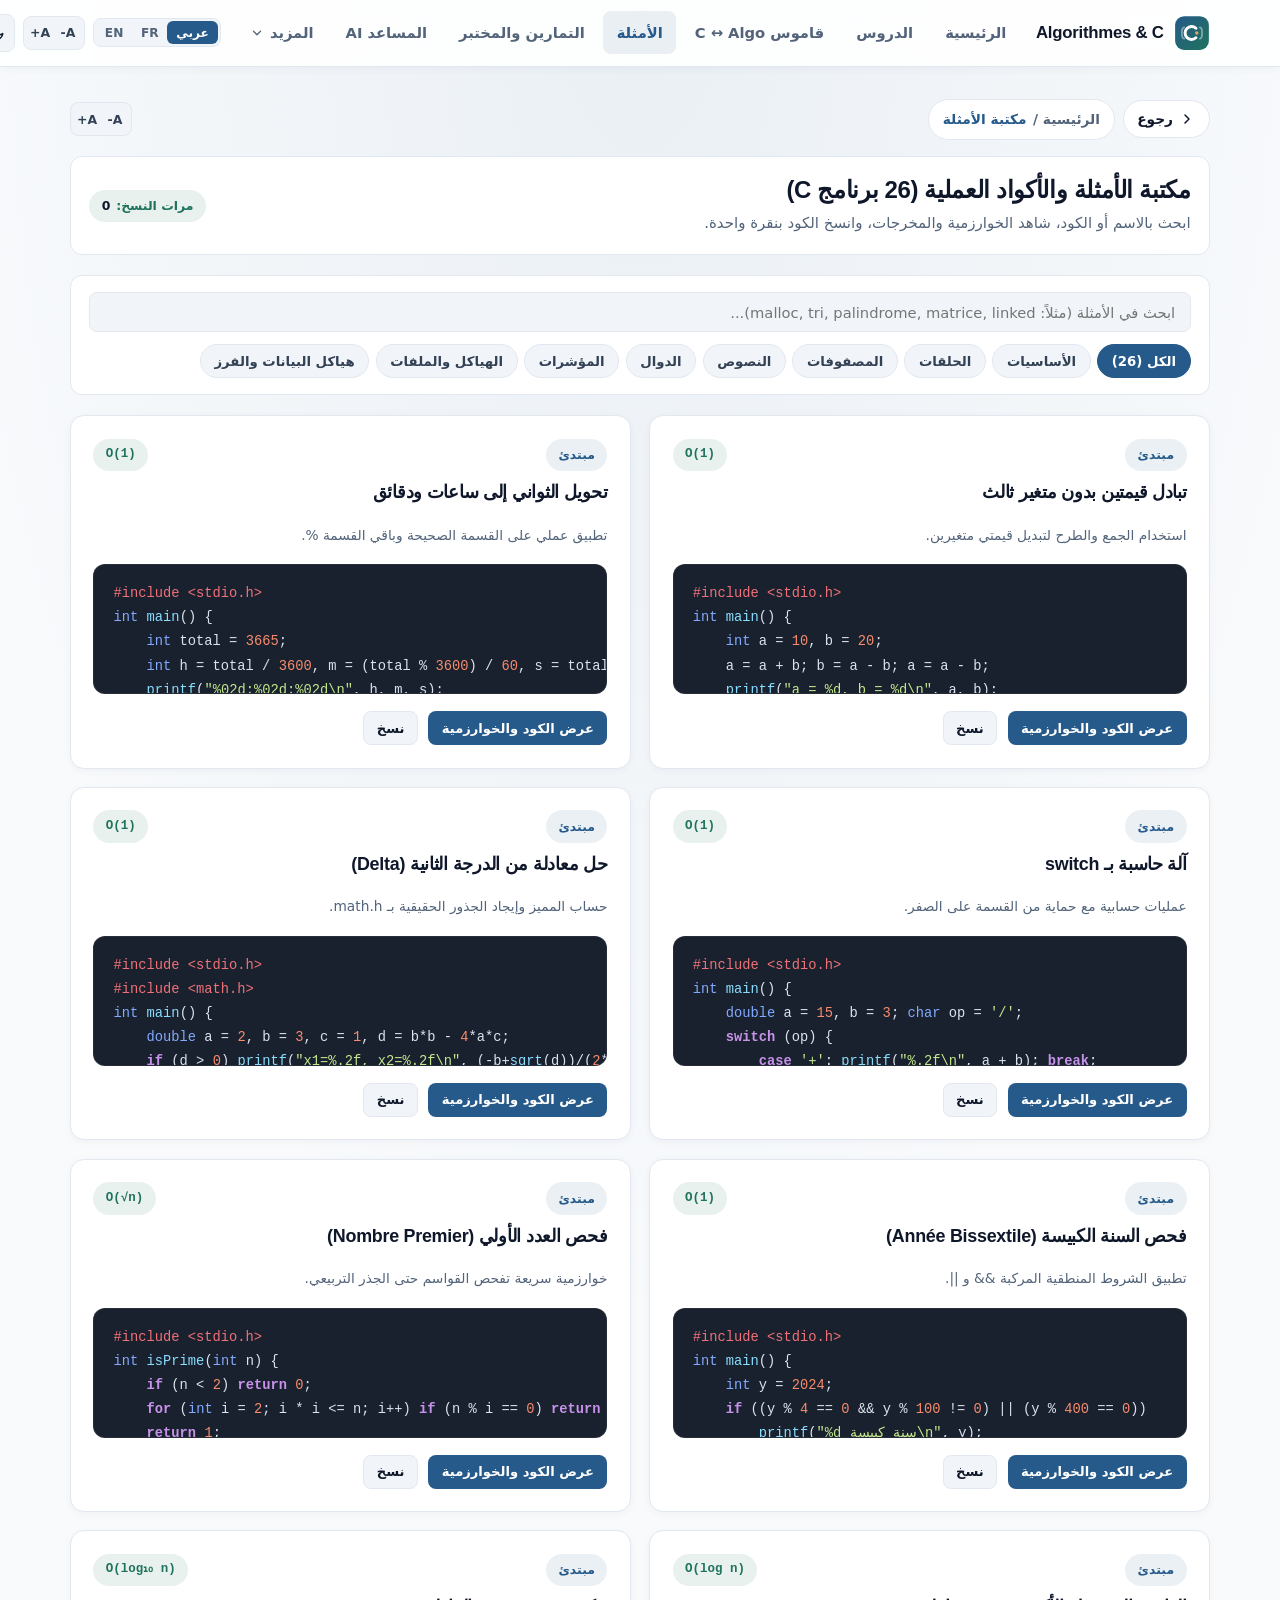
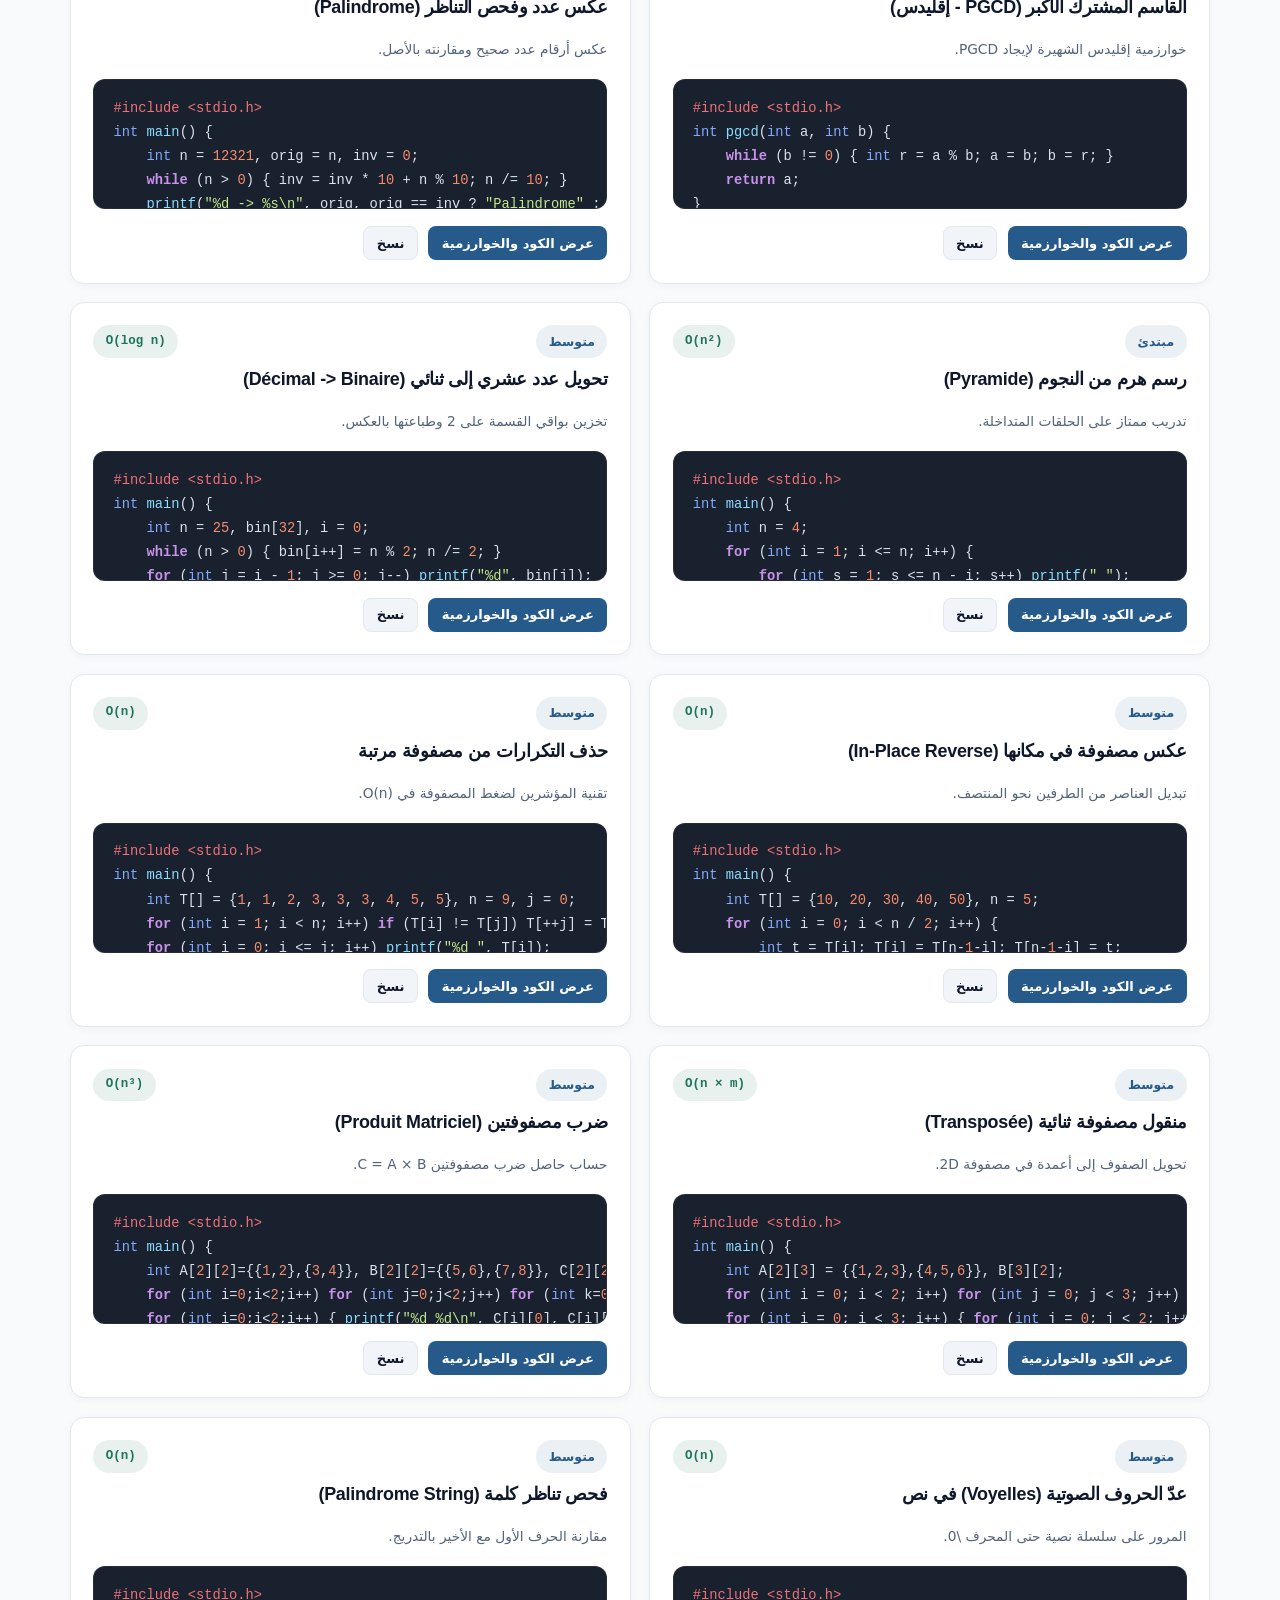
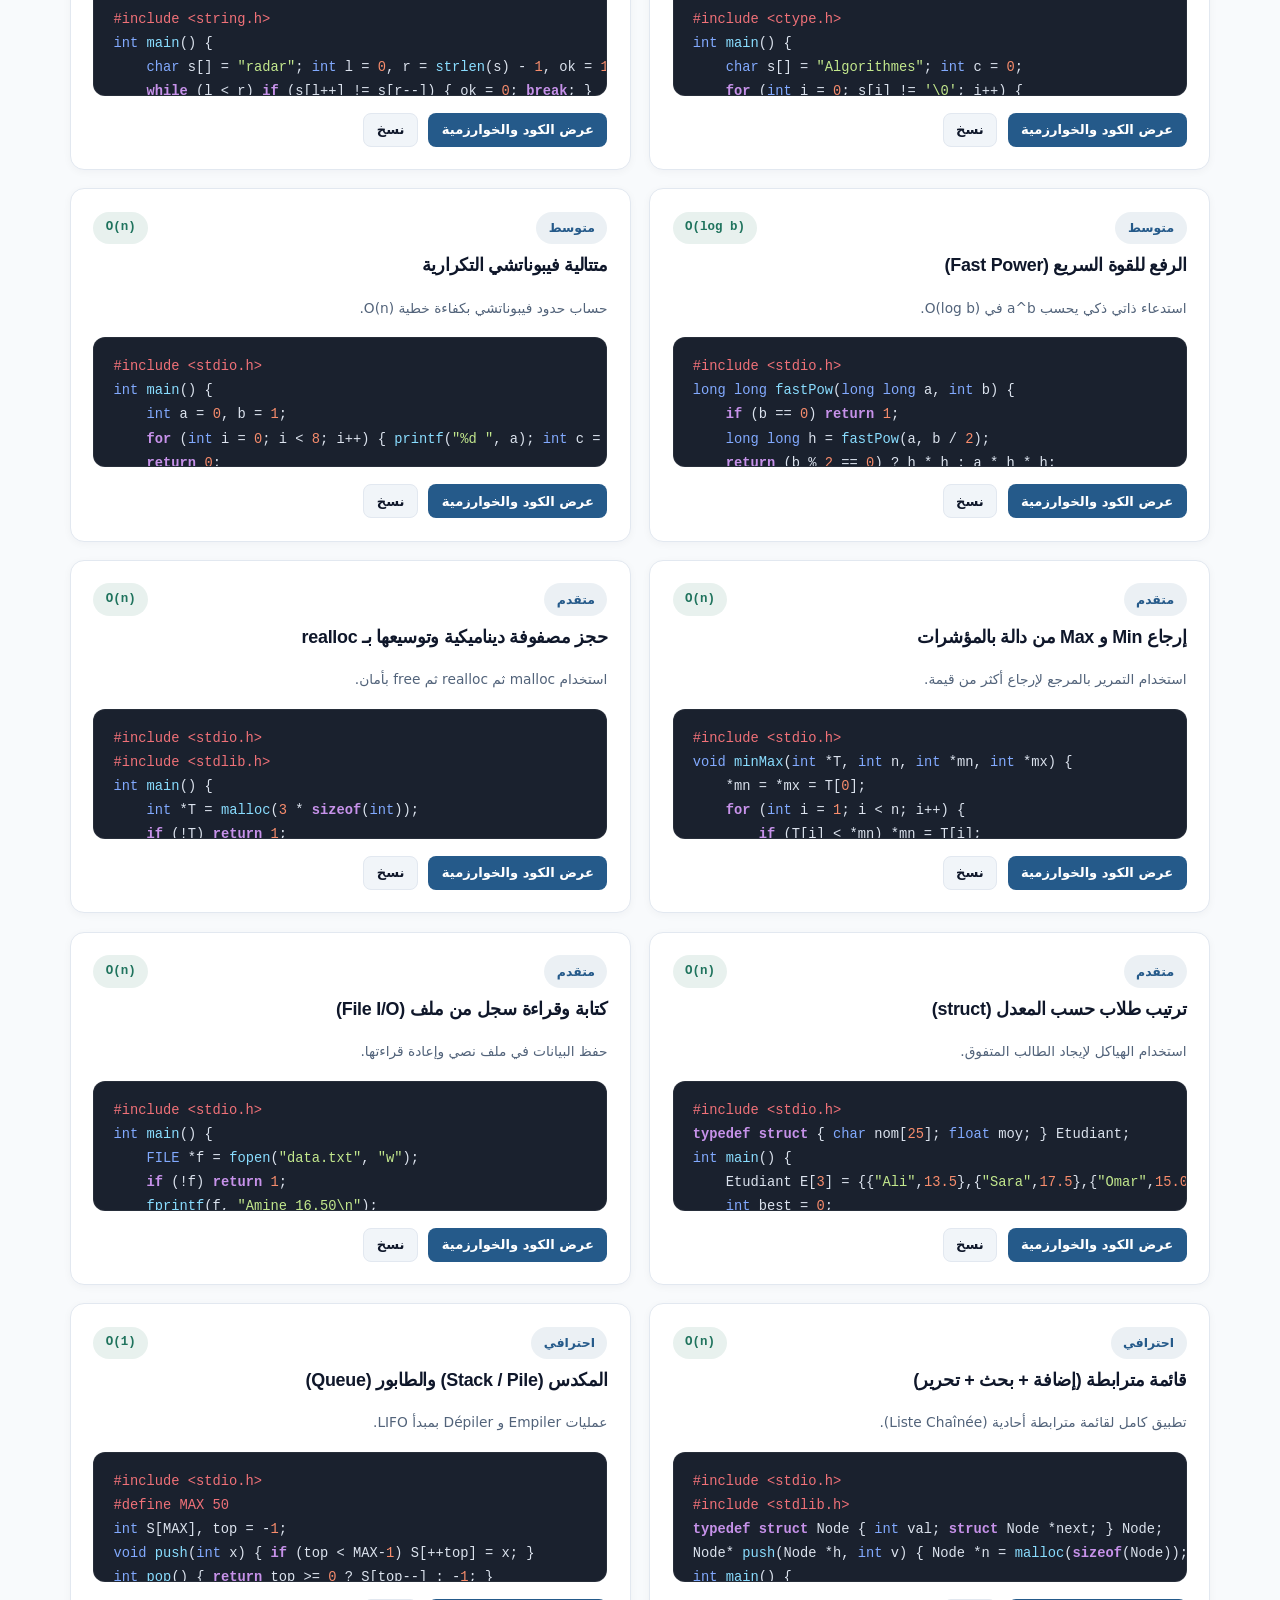
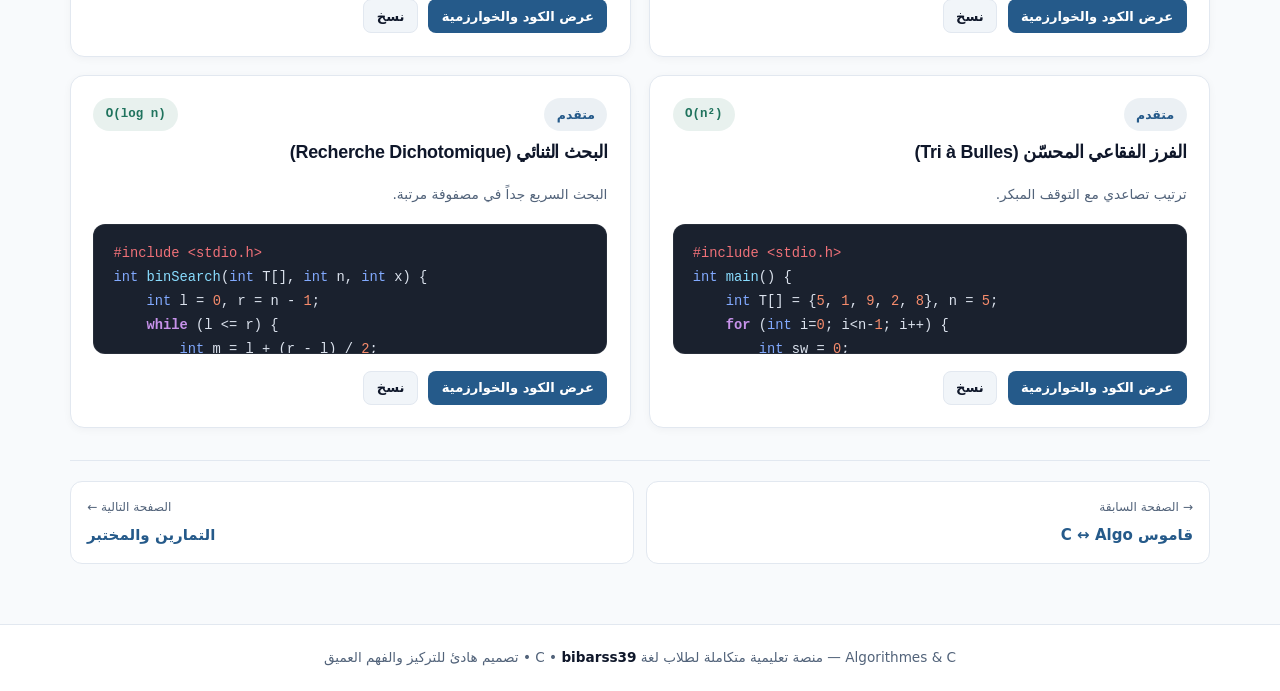
==== commit ee91e749: "Add files via upload" ====
--- a/amtla.html
+++ b/amtla.html
@@ -128,6 +128,7 @@
   </main>
   <footer id="siteFooter"></footer>
   <script src="./core.js"></script>
+  <script src="./i18n.js"></script>
   <script src="./examples-data.js"></script>
   <script>
     renderSharedChrome('amtla.html');
--- a/style.css
+++ b/style.css
@@ -895,3 +895,429 @@
   justify-content: center;
   flex-shrink: 0;
 }
+
+
+/* =========================================================
+   Full Mobile, Tablet & Desktop Responsive Optimization
+   ========================================================= */
+html, body {
+  max-width: 100%;
+  overflow-x: hidden;
+}
+
+.grid-2 > *, .grid-3 > *, .split-layout > *, .mistake-grid > *, .card, .toolbar > * {
+  min-width: 0;
+}
+
+pre.code-block, .code-frame, table.clean-table {
+  max-width: 100%;
+}
+
+pre.code-block {
+  -webkit-overflow-scrolling: touch;
+}
+
+/* Mobile-only Lesson Quick Picker (hidden on desktop) */
+.mobile-lesson-picker {
+  display: none;
+  margin-bottom: 1rem;
+}
+
+.mobile-lesson-picker label {
+  display: block;
+  font-size: 0.85rem;
+  font-weight: 700;
+  color: var(--primary);
+  margin-bottom: 0.35rem;
+}
+
+.mobile-lesson-picker select {
+  width: 100%;
+  min-height: 44px;
+  font-weight: 600;
+}
+
+/* Tablet & Small Laptop (<= 980px) */
+@media (max-width: 980px) {
+  .nav-wrap {
+    padding: 0.65rem 1rem;
+    gap: 0.5rem;
+  }
+
+  .brand span {
+    font-size: 0.98rem;
+  }
+
+  .nav-links {
+    display: none;
+    position: fixed;
+    top: 62px;
+    left: 0;
+    right: 0;
+    max-height: calc(100vh - 62px);
+    overflow-y: auto;
+    background: var(--surface);
+    border-bottom: 1px solid var(--border);
+    box-shadow: var(--shadow-md);
+    padding: 0.85rem 1rem 1.25rem;
+    flex-direction: column;
+    align-items: stretch;
+    gap: 0.3rem;
+    z-index: 65;
+  }
+
+  .nav-links.open {
+    display: flex;
+  }
+
+  .nav-link, .dropdown-item {
+    min-height: 44px;
+    display: flex;
+    align-items: center;
+    padding: 0.6rem 0.9rem;
+    font-size: 0.96rem;
+  }
+
+  .nav-dropdown .dropdown-menu {
+    display: flex;
+    position: static;
+    box-shadow: none;
+    border: none;
+    border-top: 1px solid var(--border);
+    border-radius: 0;
+    margin-top: 0.35rem;
+    padding: 0.5rem 0 0;
+    background: transparent;
+  }
+
+  #moreBtn {
+    display: none;
+  }
+
+  .mobile-toggle {
+    display: inline-flex;
+  }
+
+  .hero {
+    grid-template-columns: 1fr;
+    padding: 1.5rem;
+    gap: 1.35rem;
+  }
+
+  .split-layout {
+    grid-template-columns: 1fr;
+  }
+
+  /* On mobile/tablet, use clean dropdown lesson picker instead of 18 stacked buttons */
+  .mobile-lesson-picker {
+    display: block;
+  }
+
+  #lessonList {
+    display: none;
+  }
+
+  .grid-3 {
+    grid-template-columns: repeat(2, minmax(0, 1fr));
+  }
+}
+
+/* Smartphones (<= 640px) */
+@media (max-width: 640px) {
+  .container {
+    padding: 1.15rem 0.85rem 2.75rem;
+  }
+
+  .nav-wrap {
+    padding: 0.55rem 0.75rem;
+  }
+
+  .font-ctrl {
+    display: none;
+  }
+
+  .lang-btn {
+    padding: 0.25rem 0.42rem;
+    font-size: 0.72rem;
+  }
+
+  .icon-btn {
+    width: 36px;
+    height: 36px;
+  }
+
+  .hero {
+    padding: 1.2rem;
+    border-radius: 14px;
+    margin-bottom: 1.25rem;
+  }
+
+  /* Keep hero stats in crisp 2x2 grid on phones */
+  .hero .grid-2 {
+    grid-template-columns: repeat(2, minmax(0, 1fr));
+    gap: 0.65rem;
+  }
+
+  .stat-box {
+    padding: 0.75rem 0.5rem;
+  }
+
+  .stat-val {
+    font-size: 1.28rem;
+  }
+
+  .grid-2, .grid-3, .mistake-grid {
+    grid-template-columns: 1fr;
+    gap: 0.9rem;
+  }
+
+  /* Keep RAM memory cells 2-up on phones when space allows */
+  #vMem.grid-2 {
+    grid-template-columns: repeat(2, minmax(0, 1fr));
+  }
+
+  .card {
+    padding: 1.05rem;
+  }
+
+  .toolbar {
+    padding: 0.85rem;
+    gap: 0.65rem;
+  }
+
+  /* Horizontal swipeable pill rows on phones so they never eat half the screen */
+  .pill-group {
+    flex-wrap: nowrap;
+    overflow-x: auto;
+    max-width: 100%;
+    padding-bottom: 4px;
+    -webkit-overflow-scrolling: touch;
+    scrollbar-width: none;
+  }
+
+  .pill-group::-webkit-scrollbar {
+    display: none;
+  }
+
+  .pill {
+    flex-shrink: 0;
+    min-height: 36px;
+    white-space: nowrap;
+  }
+
+  .btn {
+    min-height: 42px;
+    font-size: 0.88rem;
+  }
+
+  .btn-row .btn {
+    flex: 1 1 auto;
+  }
+
+  pre.code-block, textarea.code-editor {
+    font-size: 0.79rem;
+    padding: 0.85rem 0.9rem;
+    line-height: 1.65;
+  }
+
+  .chat-box {
+    height: calc(100dvh - 220px);
+    min-height: 380px;
+  }
+
+  .msg {
+    max-width: 94%;
+    font-size: 0.88rem;
+  }
+
+  .chat-input-bar {
+    padding: 0.65rem;
+  }
+
+  .modal-card {
+    padding: 1.05rem;
+    max-height: 92dvh;
+  }
+
+  table.clean-table {
+    display: block;
+    overflow-x: auto;
+    white-space: nowrap;
+    -webkit-overflow-scrolling: touch;
+  }
+
+  .kw-header {
+    gap: 0.45rem;
+  }
+
+  .kw-c-tag {
+    font-size: 0.95rem;
+  }
+
+  .kw-algo-tag {
+    font-size: 0.82rem;
+  }
+}
+
+
+/* =========================================================
+   Mobile Reading Comfort + Back Bar + Fixed Bottom App Nav
+   ========================================================= */
+.page-back-bar {
+  display: flex;
+  align-items: center;
+  justify-content: space-between;
+  gap: 0.75rem;
+  margin-bottom: 1rem;
+  flex-wrap: wrap;
+}
+
+.back-btn {
+  display: inline-flex;
+  align-items: center;
+  gap: 0.4rem;
+  padding: 0.42rem 0.85rem;
+  border-radius: 999px;
+  background: var(--surface);
+  border: 1px solid var(--border);
+  color: var(--text);
+  font-size: 0.86rem;
+  font-weight: 700;
+  font-family: inherit;
+  min-height: 38px;
+  transition: border-color 0.15s, color 0.15s;
+}
+
+.back-btn:hover {
+  border-color: var(--primary);
+  color: var(--primary);
+}
+
+.page-pager {
+  display: grid;
+  grid-template-columns: 1fr 1fr;
+  gap: 0.75rem;
+  margin-top: 2rem;
+  padding-top: 1.25rem;
+  border-top: 1px solid var(--border);
+}
+
+.pager-link {
+  display: flex;
+  flex-direction: column;
+  gap: 0.15rem;
+  padding: 0.85rem 1rem;
+  border-radius: 12px;
+  background: var(--surface);
+  border: 1px solid var(--border);
+  transition: border-color 0.18s;
+}
+
+.pager-link:hover {
+  border-color: var(--primary);
+}
+
+.pager-sub {
+  font-size: 0.76rem;
+  color: var(--text-muted);
+}
+
+.pager-title {
+  font-size: 0.94rem;
+  font-weight: 700;
+  color: var(--primary);
+}
+
+.mobile-bottom-nav {
+  display: none;
+}
+
+.mobile-lesson-controls {
+  display: none;
+}
+
+@media (max-width: 980px) {
+  body {
+    padding-bottom: 76px;
+  }
+
+  .mobile-bottom-nav {
+    display: grid;
+    grid-template-columns: repeat(5, 1fr);
+    position: fixed;
+    bottom: 0;
+    left: 0;
+    right: 0;
+    z-index: 60;
+    background: var(--surface);
+    border-top: 1px solid var(--border);
+    box-shadow: 0 -4px 18px rgba(15, 23, 42, 0.08);
+    padding: 0.35rem 0.25rem calc(0.35rem + env(safe-area-inset-bottom, 0px));
+  }
+
+  .mb-nav-item {
+    display: flex;
+    flex-direction: column;
+    align-items: center;
+    justify-content: center;
+    gap: 2px;
+    padding: 0.3rem 0.2rem;
+    border-radius: 10px;
+    color: var(--text-muted);
+    font-size: 0.72rem;
+    font-weight: 700;
+    min-height: 50px;
+    transition: color 0.15s, background 0.15s;
+  }
+
+  .mb-nav-item.active {
+    color: var(--primary);
+    background: var(--primary-soft);
+  }
+
+  .mobile-lesson-controls {
+    display: flex;
+    align-items: center;
+    justify-content: space-between;
+    gap: 0.5rem;
+    margin-top: 0.65rem;
+  }
+}
+
+@media (max-width: 640px) {
+  #lessonViewer {
+    padding: 1.05rem 0.9rem;
+    font-size: 1.03rem;
+    line-height: 1.95;
+  }
+
+  #lessonViewer h2 {
+    font-size: 1.25rem;
+    line-height: 1.45;
+  }
+
+  #lessonViewer p, #lessonViewer li {
+    font-size: 0.98rem;
+    line-height: 1.92;
+  }
+
+  .goals-box, .analogy-box, .summary-30s, .callout {
+    padding: 0.85rem 0.9rem;
+  }
+
+  .line-explain-item {
+    padding: 0.75rem 0.85rem;
+    gap: 0.45rem;
+  }
+
+  .line-code-chip {
+    white-space: normal;
+    word-break: break-word;
+    max-width: 100%;
+    font-size: 0.78rem;
+  }
+
+  .page-pager {
+    grid-template-columns: 1fr;
+  }
+}
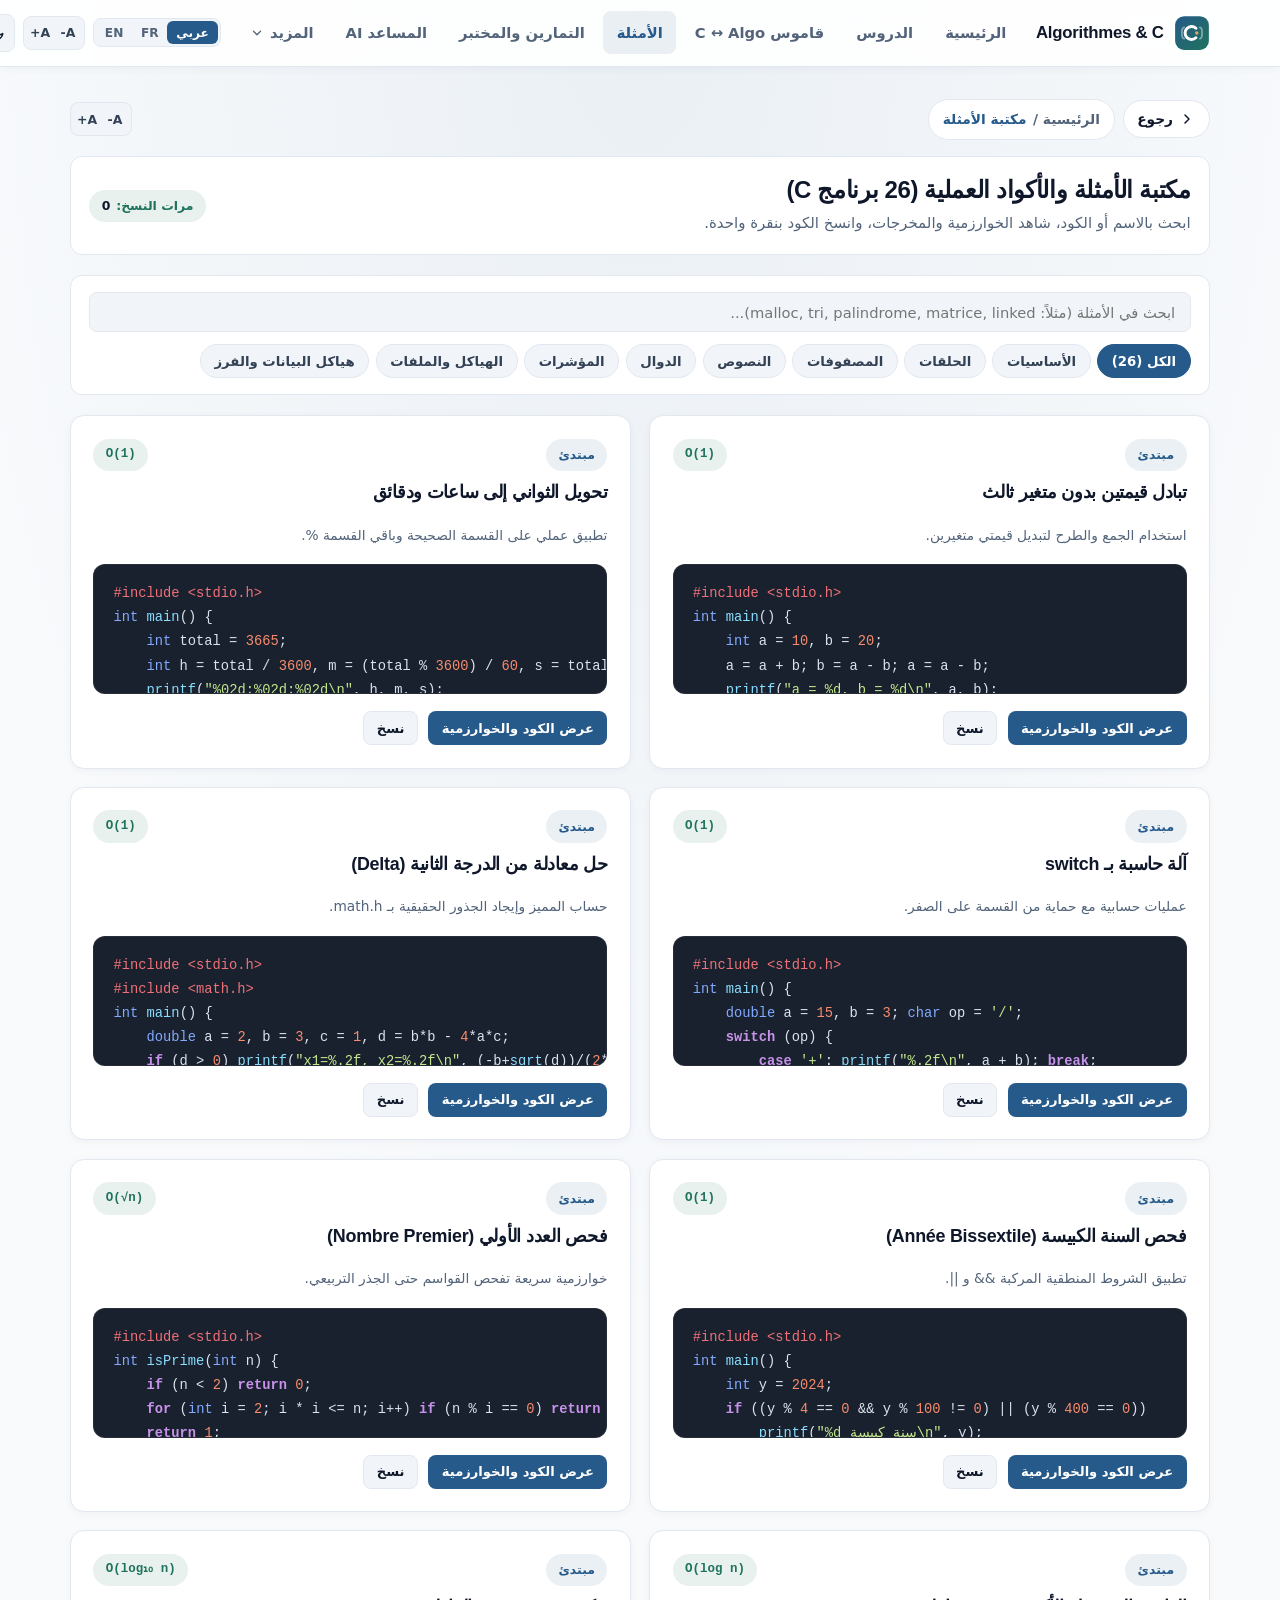
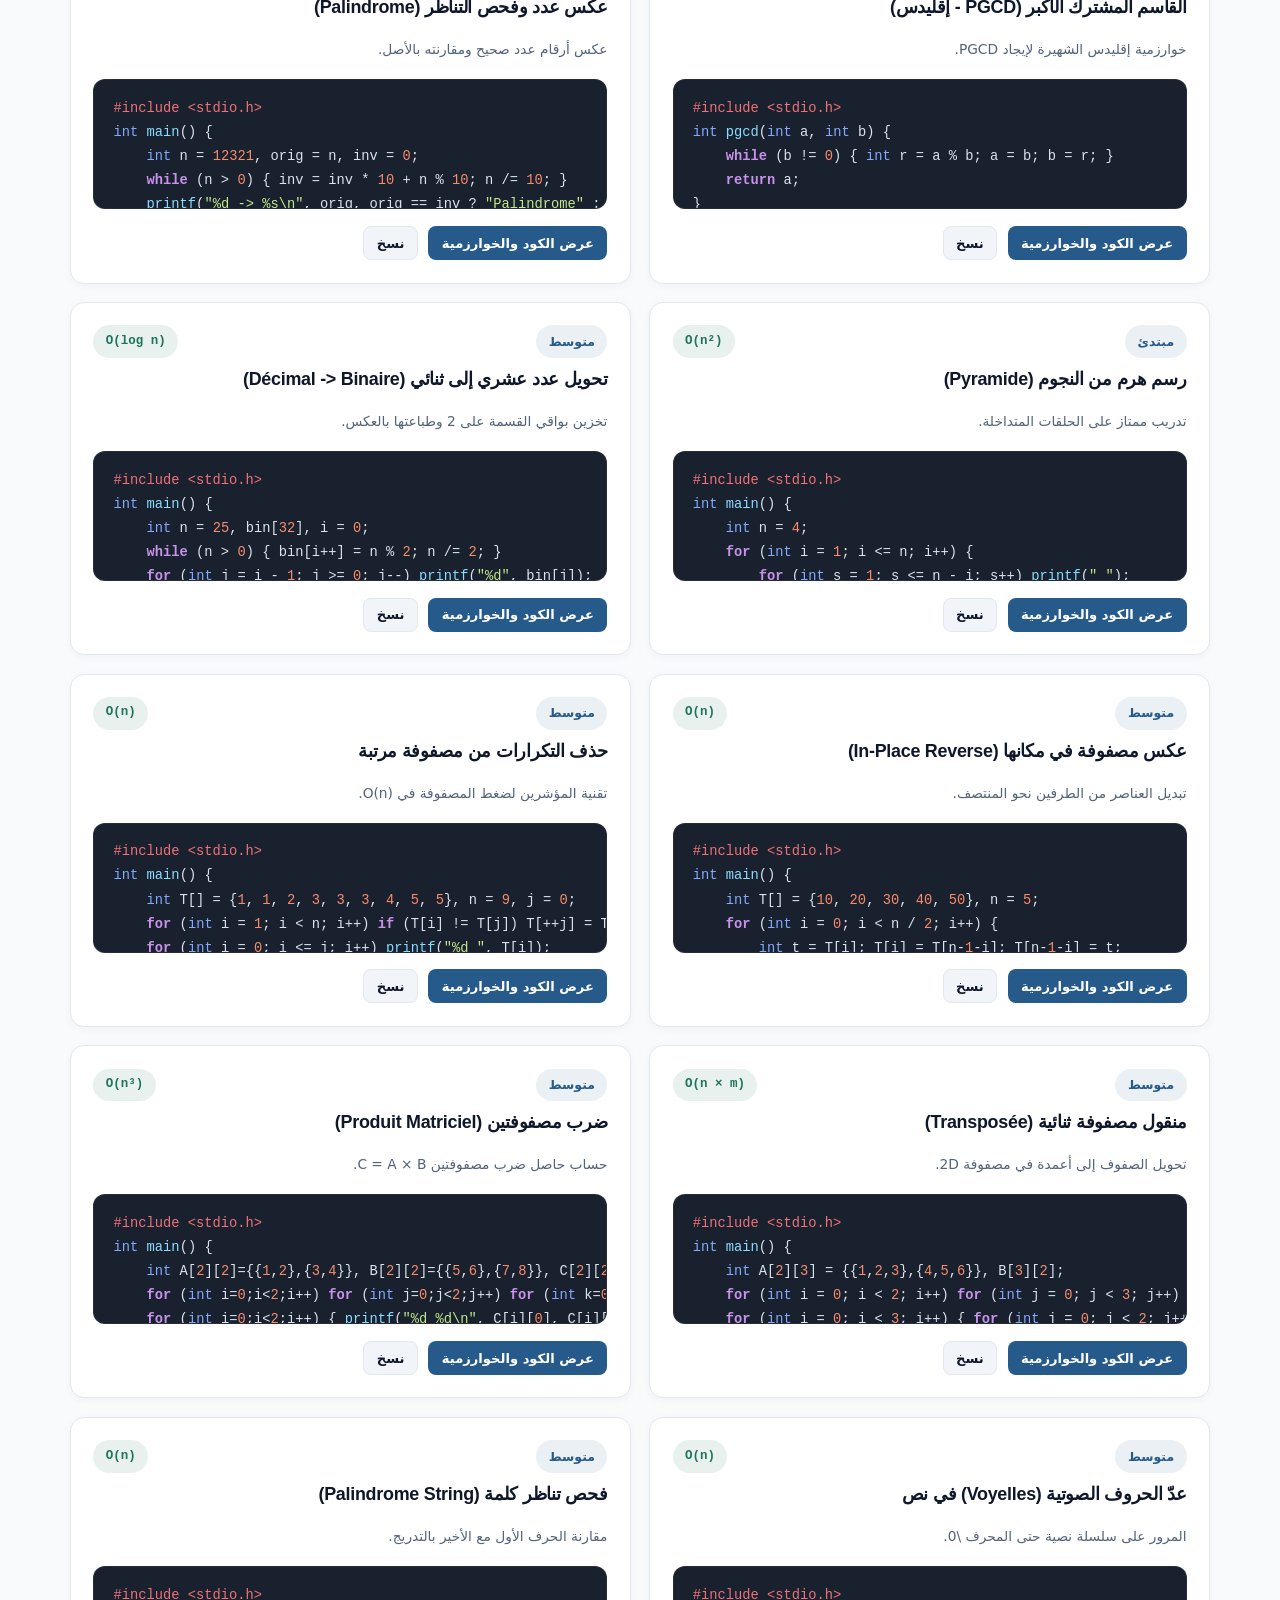
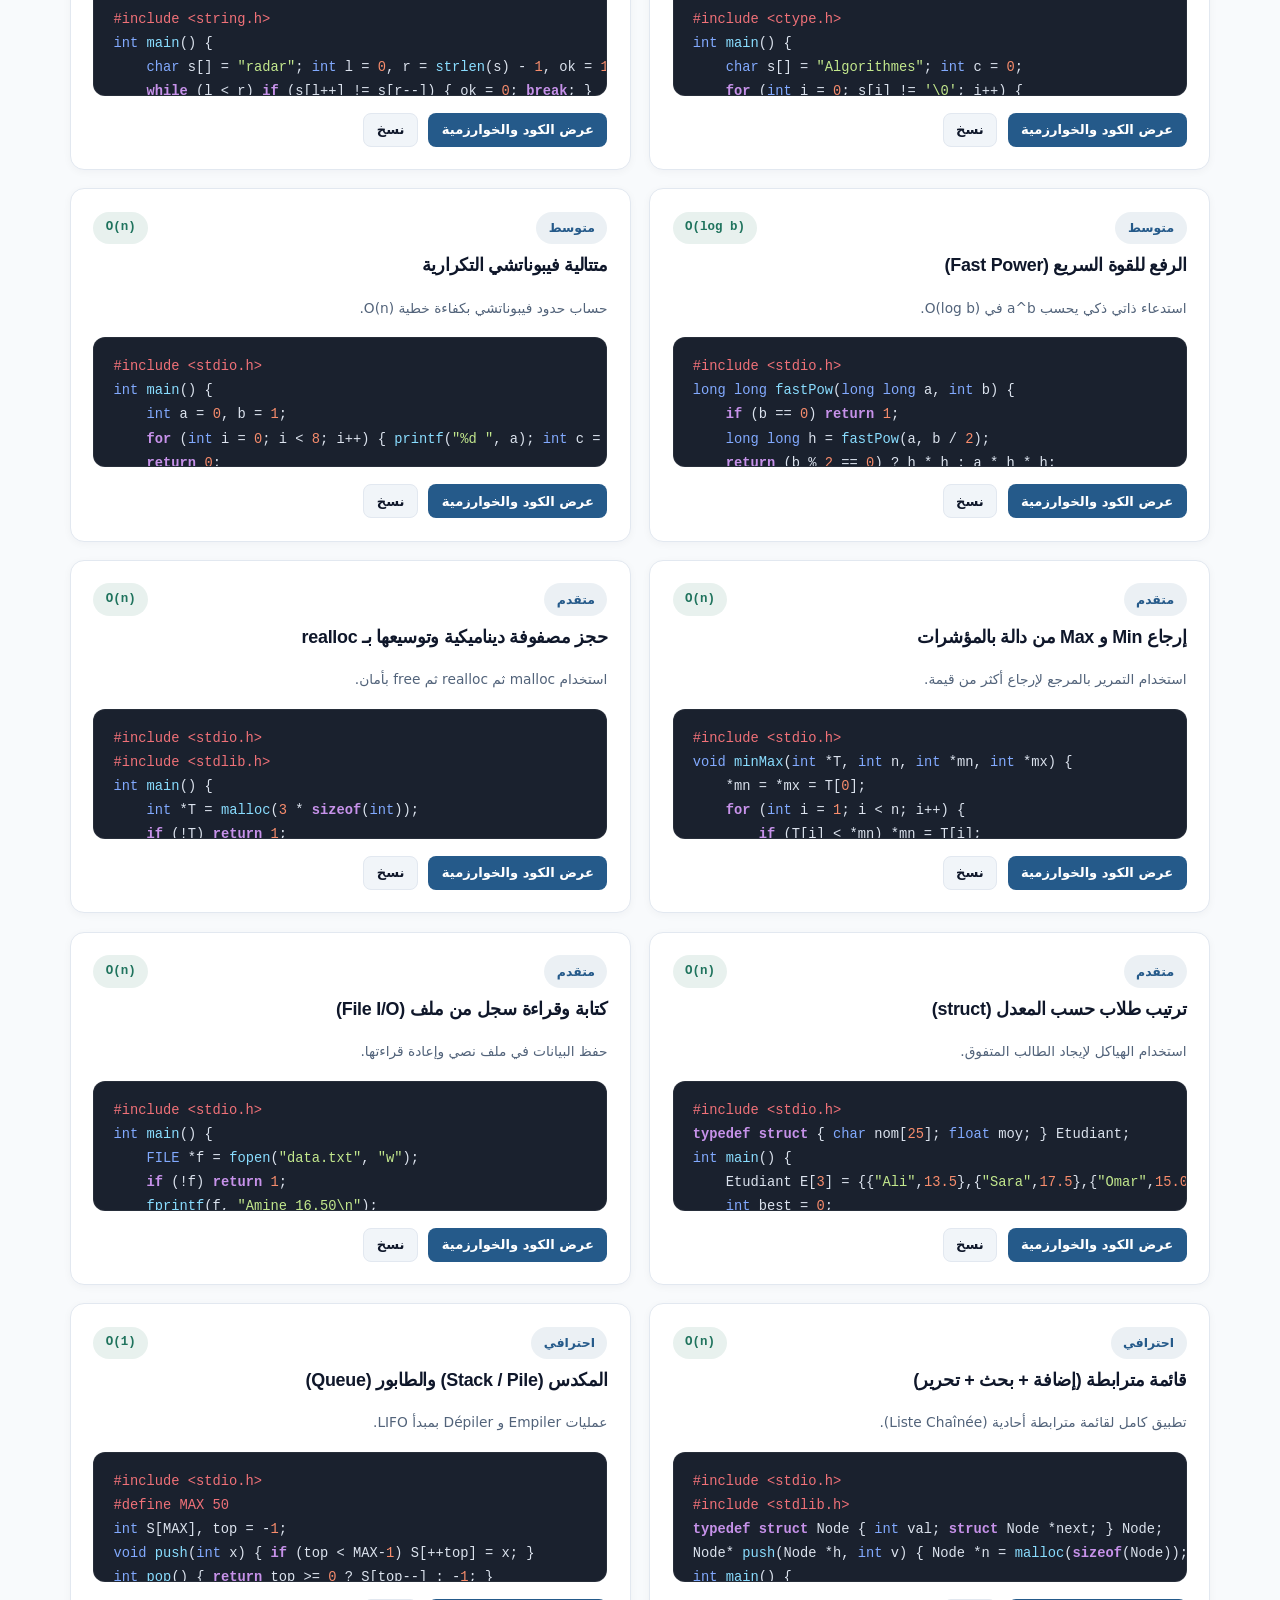
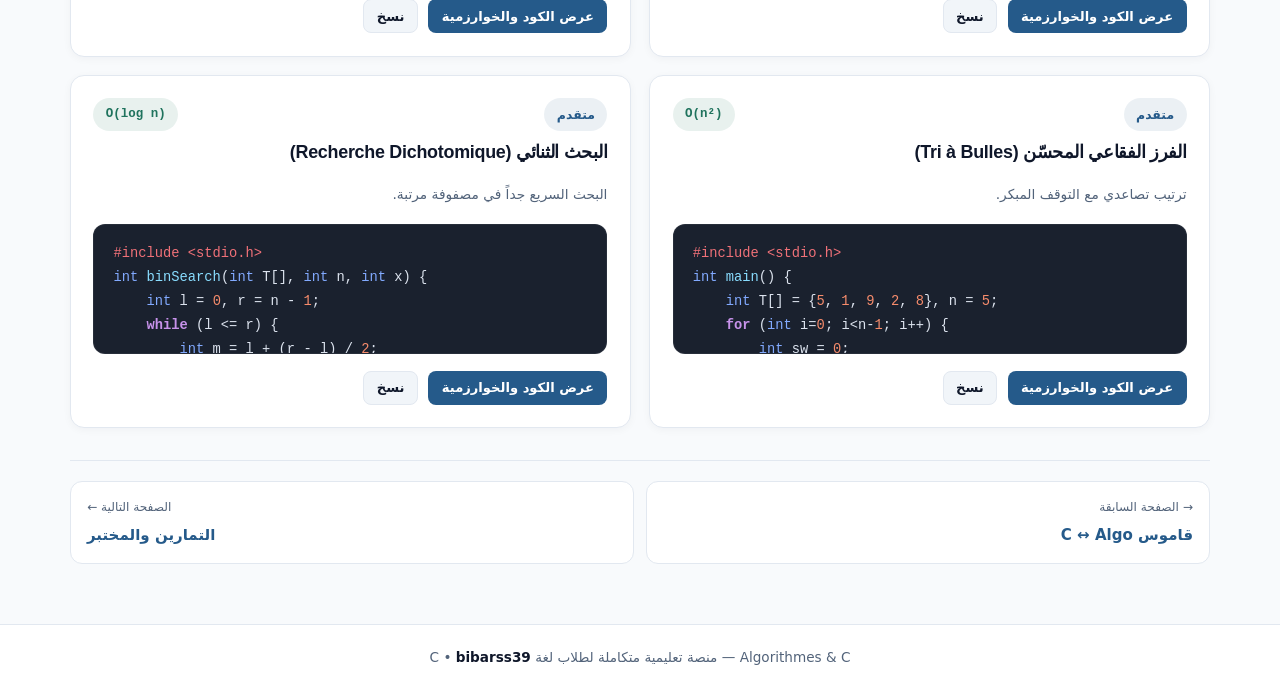
==== commit 95647e7f: "Add files via upload" ====
--- a/amtla.html
+++ b/amtla.html
@@ -8,7 +8,7 @@
   <link rel="preconnect" href="https://fonts.googleapis.com" />
   <link rel="preconnect" href="https://fonts.gstatic.com" crossorigin />
   <link href="https://fonts.googleapis.com/css2?family=IBM+Plex+Sans+Arabic:wght@400;500;600;700&family=JetBrains+Mono:wght@400;500;600&family=Readex+Pro:wght@500;600;700&display=swap" rel="stylesheet" />
-  <link rel="stylesheet" href="./style.css" />
+  <link rel="stylesheet" href="./style.css?v=8" />
   
 </head>
 <body>
@@ -17,24 +17,24 @@
     
 <div class="toolbar">
   <div>
-    <h2 style="margin:0">مكتبة الأمثلة والأكواد العملية (26 برنامج C)</h2>
-    <span class="muted">ابحث بالاسم أو الكود، شاهد الخوارزمية والمخرجات، وانسخ الكود بنقرة واحدة.</span>
+    <h2 style="margin:0" data-ar="مكتبة الأمثلة والأكواد العملية (26 برنامج C)" data-fr="Bibliothèque d'Exemples Pratiques (26 Programmes C)" data-en="Practical C Code Examples Library (26 Programs)">مكتبة الأمثلة والأكواد العملية (26 برنامج C)</h2>
+    <span class="muted" data-ar="ابحث بالاسم أو الكود، شاهد الخوارزمية والمخرجات، وانسخ الكود بنقرة واحدة." data-fr="Recherchez par nom ou code, consultez l'algorithme et le résultat, puis copiez en un clic." data-en="Search by name or code, inspect the algorithm and output, and copy with one click.">ابحث بالاسم أو الكود، شاهد الخوارزمية والمخرجات، وانسخ الكود بنقرة واحدة.</span>
   </div>
   <div class="badge badge-sage">مرات النسخ: <strong id="copyCountBadge">0</strong></div>
 </div>
 
 <div class="toolbar">
-  <input id="exSearch" class="input" style="flex:1;min-width:220px" type="text" placeholder="ابحث في الأمثلة (مثلاً: malloc, tri, palindrome, matrice, linked)..." />
+  <input id="exSearch" class="input" style="flex:1;min-width:220px" type="text" placeholder="ابحث في الأمثلة (مثلاً: malloc, tri, palindrome, matrice, linked)..." data-ph-ar="ابحث في الأمثلة (مثلاً: malloc, tri, palindrome, matrice, linked)..." data-ph-fr="Rechercher un exemple (ex: malloc, tri, palindrome, matrice, linked)..." data-ph-en="Search examples (e.g., malloc, sort, palindrome, matrix, linked)..." />
   <div class="pill-group" id="exCats">
-    <button class="pill active" data-cat="all">الكل (26)</button>
-    <button class="pill" data-cat="basics">الأساسيات</button>
-    <button class="pill" data-cat="loops">الحلقات</button>
-    <button class="pill" data-cat="arrays">المصفوفات</button>
-    <button class="pill" data-cat="strings">النصوص</button>
-    <button class="pill" data-cat="functions">الدوال</button>
-    <button class="pill" data-cat="pointers">المؤشرات</button>
-    <button class="pill" data-cat="structs">الهياكل والملفات</button>
-    <button class="pill" data-cat="ds">هياكل البيانات والفرز</button>
+    <button class="pill active" data-cat="all" data-ar="الكل (26)" data-fr="Tous (26)" data-en="All (26)">الكل (26)</button>
+    <button class="pill" data-cat="basics" data-ar="الأساسيات" data-fr="Bases" data-en="Basics">الأساسيات</button>
+    <button class="pill" data-cat="loops" data-ar="الحلقات" data-fr="Boucles" data-en="Loops">الحلقات</button>
+    <button class="pill" data-cat="arrays" data-ar="المصفوفات" data-fr="Tableaux" data-en="Arrays">المصفوفات</button>
+    <button class="pill" data-cat="strings" data-ar="النصوص" data-fr="Chaînes" data-en="Strings">النصوص</button>
+    <button class="pill" data-cat="functions" data-ar="الدوال" data-fr="Fonctions" data-en="Functions">الدوال</button>
+    <button class="pill" data-cat="pointers" data-ar="المؤشرات" data-fr="Pointeurs" data-en="Pointers">المؤشرات</button>
+    <button class="pill" data-cat="structs" data-ar="الهياكل والملفات" data-fr="Structures &amp; Fichiers" data-en="Structs &amp; Files">الهياكل والملفات</button>
+    <button class="pill" data-cat="ds" data-ar="هياكل البيانات والفرز" data-fr="Structures &amp; Tri" data-en="Data Structures &amp; Sort">هياكل البيانات والفرز</button>
   </div>
 </div>
 
@@ -50,13 +50,13 @@
     <p id="mDesc" class="muted" style="margin-bottom:1rem"></p>
     <div class="grid-2" style="margin-bottom:0.75rem">
       <div><strong style="font-size:0.84rem;color:var(--sand)">الخوارزمية (Algorithme)</strong><pre id="mAlgo" class="code-block"></pre></div>
-      <div><strong style="font-size:0.84rem;color:var(--sage)">المخرجات المتوقعة</strong><pre id="mOut" class="code-block"></pre></div>
+      <div><strong style="font-size:0.84rem;color:var(--sage)" data-ar="المخرجات المتوقعة" data-fr="Sortie attendue" data-en="Expected Output">المخرجات المتوقعة</strong><pre id="mOut" class="code-block"></pre></div>
     </div>
-    <strong style="font-size:0.84rem;color:var(--primary)">كود لغة C الكامل</strong>
+    <strong style="font-size:0.84rem;color:var(--primary)" data-ar="كود لغة C الكامل" data-fr="Code C complet" data-en="Full C Code">كود لغة C الكامل</strong>
     <pre id="mCode" class="code-block"></pre>
     <div class="btn-row">
-      <button id="mCopy" class="btn btn-primary btn-sm">نسخ الكود</button>
-      <a href="t.html#lab" class="btn btn-soft btn-sm">فحصه في المختبر</a>
+      <button id="mCopy" class="btn btn-primary btn-sm" data-ar="نسخ الكود" data-fr="Copier le code" data-en="Copy Code">نسخ الكود</button>
+      <a href="t.html#lab" class="btn btn-soft btn-sm" data-ar="فحصه في المختبر" data-fr="Tester dans le Labo" data-en="Check in Lab">فحصه في المختبر</a>
     </div>
   </div>
 </div>
@@ -127,8 +127,7 @@
 
   </main>
   <footer id="siteFooter"></footer>
-  <script src="./core.js"></script>
-  <script src="./i18n.js"></script>
+  <script src="./core.js?v=8"></script>
   <script src="./examples-data.js"></script>
   <script>
     renderSharedChrome('amtla.html');
--- a/style.css
+++ b/style.css
@@ -1321,3 +1321,24 @@
     grid-template-columns: 1fr;
   }
 }
+
+
+/* Guaranteed High-Contrast Dark Mode Fix */
+html.dark, html.dark body {
+  background-color: #131922 !important;
+  color: #eef2f7 !important;
+}
+html.dark h1, html.dark h2, html.dark h3, html.dark strong, html.dark .brand {
+  color: #f1f5f9 !important;
+}
+html.dark p, html.dark li, html.dark .muted {
+  color: #cbd5e1;
+}
+html.dark .btn-soft {
+  color: #e2e8f0;
+  border-color: #3d4d66;
+}
+html.dark .site-footer {
+  color: #94a3b8;
+  background: #1b2330;
+}
